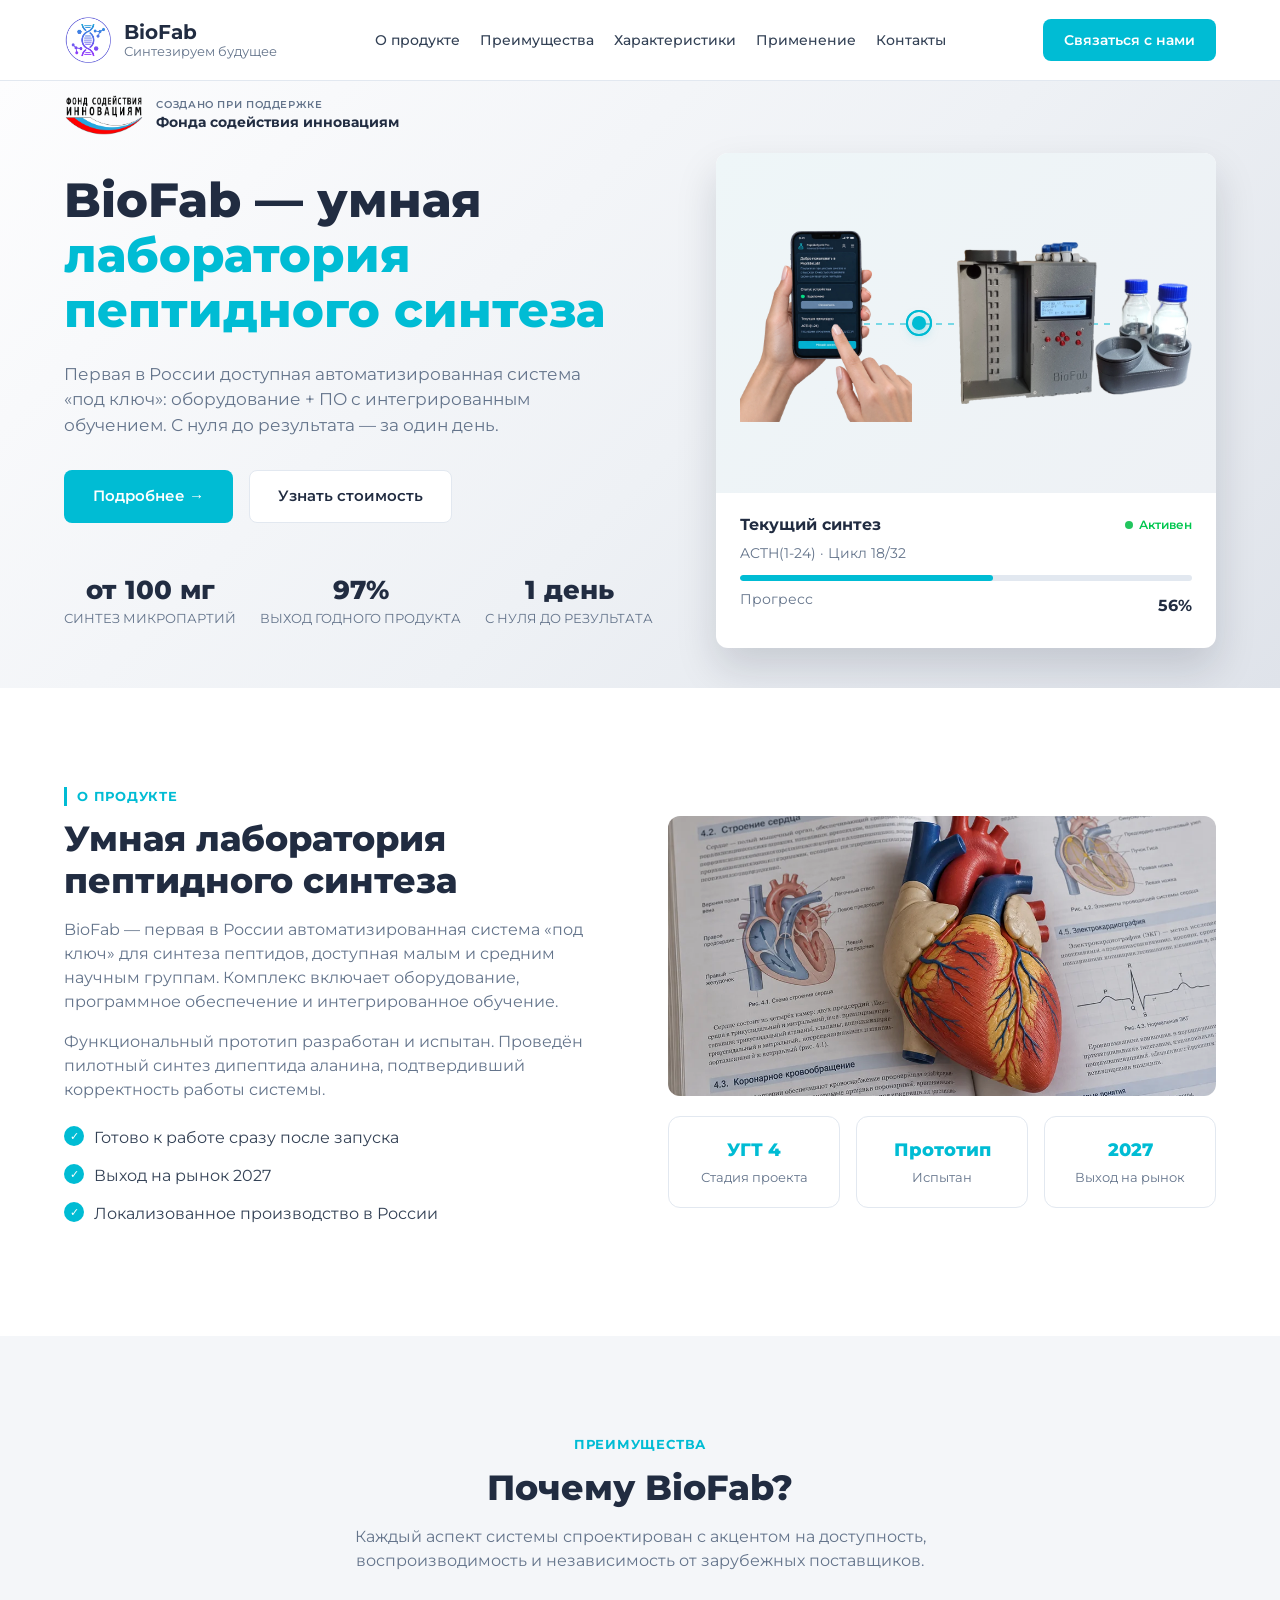
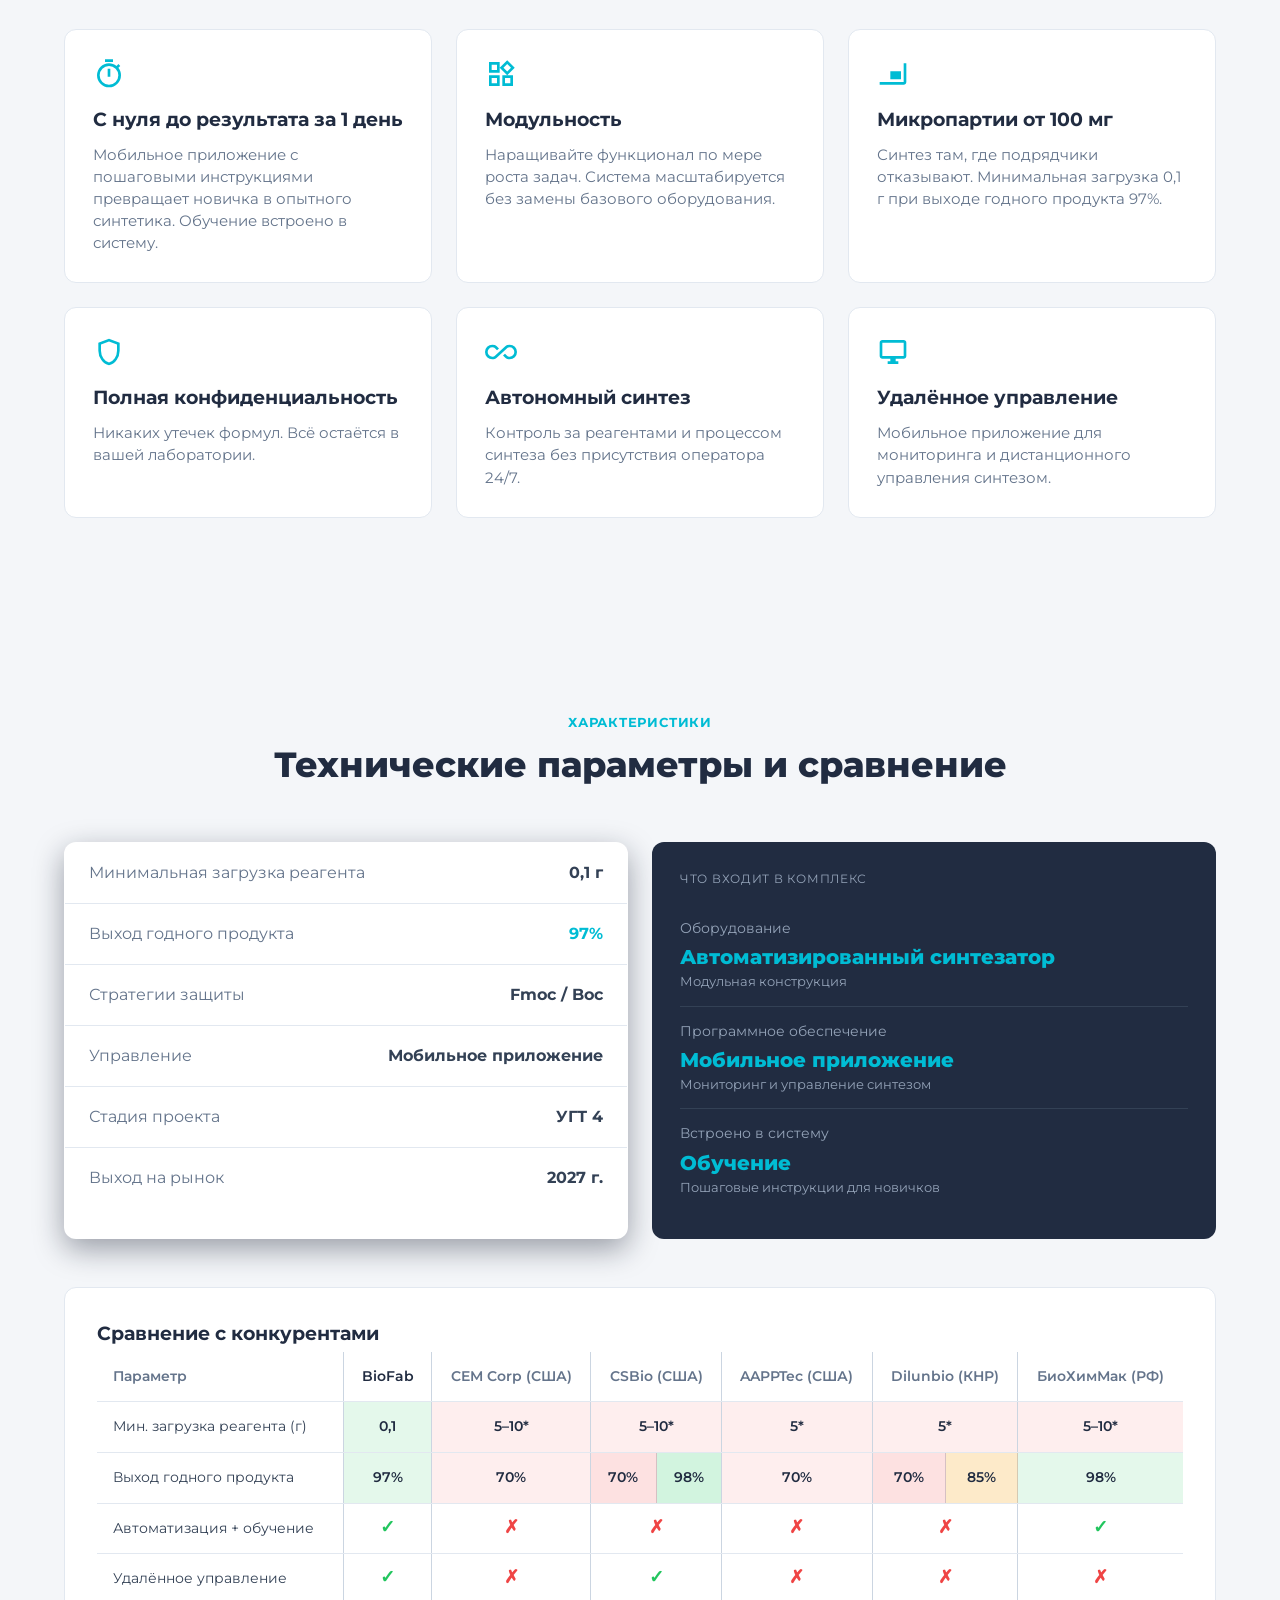
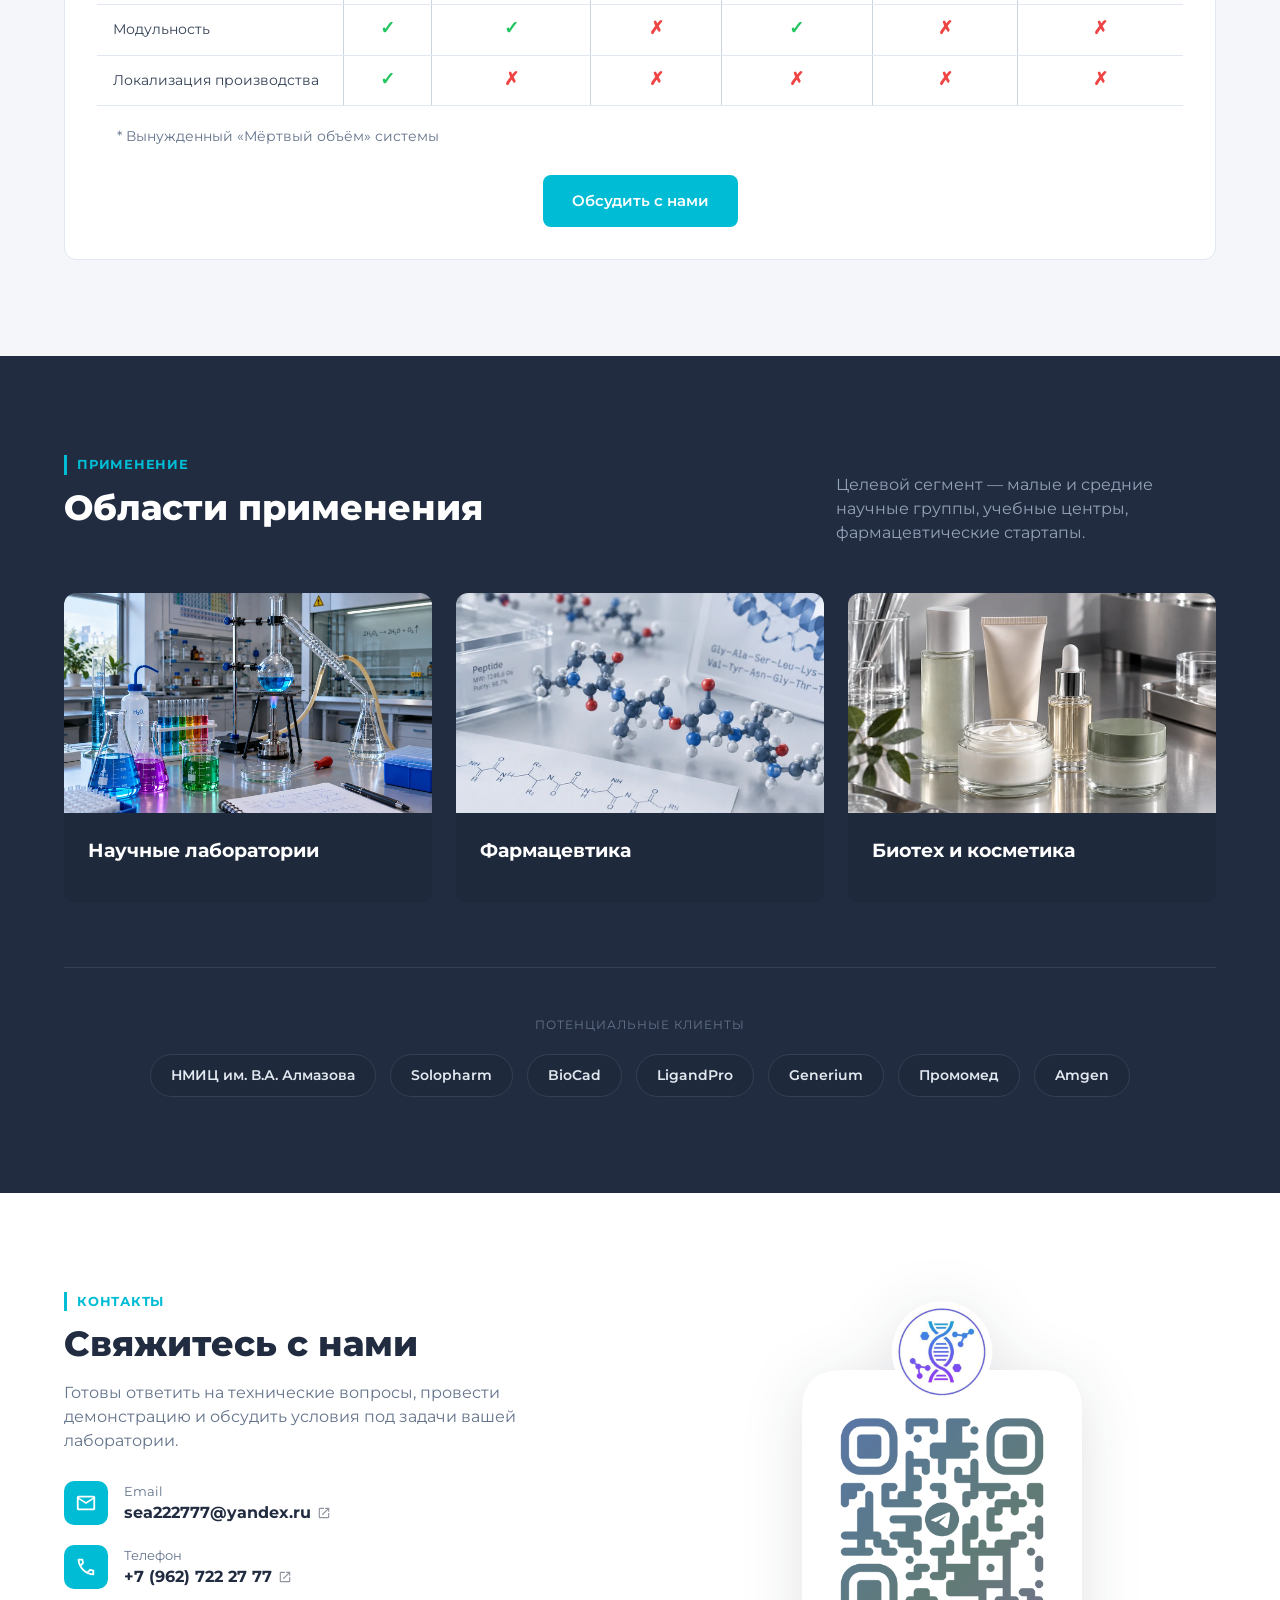
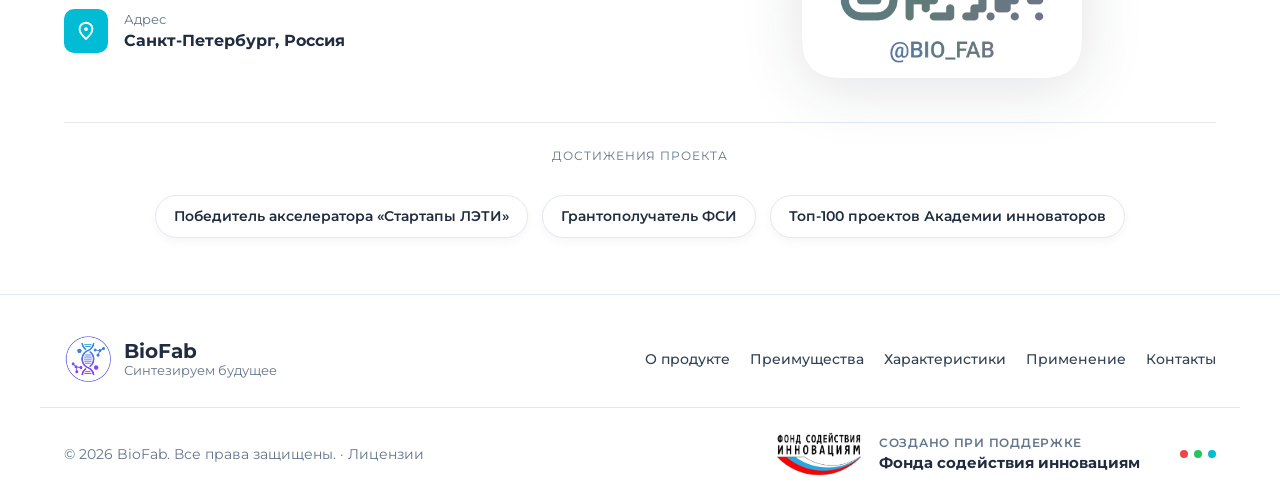
==== index.html @ 6bafa749 "Add files via upload" ====
<!DOCTYPE html>
<html lang="ru">
<head>
    <meta charset="utf-8" />
    <meta name="viewport" content="width=device-width, initial-scale=1.0" />
    <meta name="description" content="BioFab — автоматизированная система синтеза пептидов «под ключ»." />
    <title>&#x413;&#x43B;&#x430;&#x432;&#x43D;&#x430;&#x44F; - BioFab</title>
    <link rel="stylesheet" href="css/fonts.css" />

    <link rel="icon" type="image/png" sizes="32x32" href="icons/favicon-32x32.png" />
    <link rel="icon" type="image/png" sizes="16x16" href="icons/favicon-16x16.png" />
    <link rel="apple-touch-icon" sizes="180x180" href="icons/apple-touch-icon.png" />
    <link rel="manifest" href="icons/site.webmanifest" />
    <link rel="shortcut icon" href="icons/favicon.ico" />

    <link rel="stylesheet" href="css/site.css" />
</head>
<body>

    <!-- ===== ШАПКА (sticky, прилипает к верху при скролле) ===== -->
    <header b-9csx9a6czi class="site-header">
        <div b-9csx9a6czi class="container header__inner">
            <a class="logo" href="./">
                <img src="image/logo.png" alt="BioFab" class="logo__icon" />
                <span b-9csx9a6czi class="logo__text">
                    <span b-9csx9a6czi class="logo__title">BioFab</span>
                    <span b-9csx9a6czi class="logo__subtitle">Синтезируем будущее</span>
                </span>
            </a>

            <nav b-9csx9a6czi id="mainNav" class="main-nav">
                <a href="#about">О продукте</a>
                <a href="#advantages">Преимущества</a>
                <a href="#specs">Характеристики</a>
                <a href="#usage">Применение</a>
                <a href="#contacts">Контакты</a>
            </nav>

            <a href="#contacts" class="btn btn--primary btn--sm header__cta-desktop">Связаться с нами</a>

            <button b-9csx9a6czi id="burgerBtn" class="burger" type="button" aria-label="Открыть меню" aria-expanded="false" aria-controls="mainNav">
                <span b-9csx9a6czi class="burger__line"></span>
                <span b-9csx9a6czi class="burger__line"></span>
                <span b-9csx9a6czi class="burger__line"></span>
            </button>
        </div>
    </header>

    <!-- ===== ОСНОВНОЙ КОНТЕНТ СТРАНИЦЫ ===== -->
    <main b-9csx9a6czi>
        <!-- ===== HERO ===== -->
<section class="hero">
    <div class="container hero__inner">
        <div class="hero__content">
            <div class="hero__fsi">
                <div class="support">
                    <img src="image/fsi_logo.png" alt="Фонд содействия инновациям" class="support__logo" />
                    <div class="support__text">
                        <span class="support__label">Создано при поддержке</span>
                        <span class="support__name">Фонда содействия инновациям</span>
                    </div>
                </div>
            </div>

            <h1 class="hero__title">
                BioFab — умная <span class="text-accent">лаборатория<br />пептидного синтеза</span>
            </h1>

            <p class="hero__text">
                Первая в России доступная автоматизированная система «под ключ»:
                оборудование + ПО с интегрированным обучением. С нуля до результата — за один день.
            </p>

            <div class="hero__actions">
                <a href="#about" class="btn btn--primary">Подробнее →</a>
                <a href="#contacts" class="btn btn--outline">Узнать стоимость</a>
            </div>

            <div class="hero__stats">
                <div class="stat">
                    <div class="stat__value">от 100 мг</div>
                    <div class="stat__label">синтез микропартий</div>
                </div>
                <div class="stat">
                    <div class="stat__value">97%</div>
                    <div class="stat__label">выход годного продукта</div>
                </div>
                <div class="stat">
                    <div class="stat__value">1 день</div>
                    <div class="stat__label">с нуля до результата</div>
                </div>
            </div>
          
        </div>

         <div class="hero__card">
            <div class="hero__compo">
                <img src="image/hero-hands3.webp" alt="Управление синтезом через мобильное приложение" class="hero__compo-hand" />

                <div class="hero__compo-link">
                    <span class="hero__compo-ring"></span>
                    <span class="hero__compo-ring hero__compo-ring--delay"></span>
                    <span class="hero__compo-dot"></span>
                </div>

                <img src="image/hero-device.webp" alt="Синтезатор пептидов BioFab" class="hero__compo-device" />
            </div>
             <div class="hero__card-body">
                <div class="hero__card-row">
                    <span class="hero__card-title">Текущий синтез</span>
                    <span class="badge badge--active"><span class="dot-live"></span>Активен</span>
                </div>
                <div class="hero__card-sub">ACTH(1-24) · Цикл 18/32</div>
                <div class="progress">
                    <div class="progress__bar" style="width:56%"></div>
                </div>
                <div class="hero__card-row">
                    <span class="hero__card-sub">Прогресс</span>
                    <span class="hero__card-percent">56%</span>
                </div>
            </div> 
        </div> 
    </div>
</section>

<!-- ===== О ПРОДУКТЕ ===== -->
<section id="about" class="section">
    <div class="container about__inner">
        <div class="about__text">
            <p class="eyebrow">О ПРОДУКТЕ</p>
            <h2 class="section__title">Умная лаборатория пептидного синтеза</h2>

            <p class="about__paragraph">
                BioFab — первая в России автоматизированная система «под ключ» для синтеза пептидов,
                доступная малым и средним научным группам. Комплекс включает оборудование,
                программное обеспечение и интегрированное обучение.
            </p>
            <p class="about__paragraph">
                Функциональный прототип разработан и испытан. Проведён пилотный синтез
                дипептида аланина, подтвердивший корректность работы системы.
            </p>

            <ul class="check-list">
                <li>Готово к работе сразу после запуска</li>
                <li>Выход на рынок 2027</li>
                <li>Локализованное производство в России</li>
            </ul>
        </div>

        <div class="about__media">
            <img src="image/heart.webp" alt="Модель сердца на медицинских документах" class="about__img" loading="lazy" />
            <div class="about__cards">
                <div class="mini-card">
                    <div class="mini-card__value">УГТ 4</div>
                    <div class="mini-card__label">Стадия проекта</div>
                </div>
                <div class="mini-card">
                    <div class="mini-card__value">Прототип</div>
                    <div class="mini-card__label">Испытан</div>
                </div>
                <div class="mini-card">
                    <div class="mini-card__value">2027</div>
                    <div class="mini-card__label">Выход на рынок</div>
                </div>
            </div>
        </div>
    </div>
</section>

<!-- ===== ПРЕИМУЩЕСТВА ===== -->
<section id="advantages" class="section section--muted">
    <div class="container">
        <div class="section__head">
            <p class="eyebrow eyebrow--center">ПРЕИМУЩЕСТВА</p>
            <h2 class="section__title">Почему BioFab?</h2>
            <p class="section__subtitle">
                Каждый аспект системы спроектирован с акцентом на доступность,
                воспроизводимость и независимость от зарубежных поставщиков.
            </p>
        </div>

        <div class="cards-grid cards-grid--3">
            <div class="feature-card">
                <div class="feature-card__icon">
                    <svg xmlns="http://www.w3.org/2000/svg" viewBox="0 -960 960 960" width="28" height="28" fill="currentColor"><path d="M360-840v-80h240v80H360Zm80 440h80v-240h-80v240Zm-99.5 291.5Q275-137 226-186t-77.5-114.5Q120-366 120-440t28.5-139.5Q177-645 226-694t114.5-77.5Q406-800 480-800q62 0 119 20t107 58l56-56 56 56-56 56q38 50 58 107t20 119q0 74-28.5 139.5T734-186q-49 49-114.5 77.5T480-80q-74 0-139.5-28.5ZM678-242q82-82 82-198t-82-198q-82-82-198-82t-198 82q-82 82-82 198t82 198q82 82 198 82t198-82ZM480-440Z" /></svg>
                </div>
                <h3 class="feature-card__title">С нуля до результата за 1 день</h3>
                <p class="feature-card__text">
                    Мобильное приложение с пошаговыми инструкциями превращает новичка в опытного
                    синтетика. Обучение встроено в систему.
                </p>
            </div>

            <div class="feature-card">
                <div class="feature-card__icon">
                    <svg xmlns="http://www.w3.org/2000/svg" viewBox="0 -960 960 960" width="28" height="28" fill="currentColor"><path d="M666-440 440-666l226-226 226 226-226 226Zm-546-80v-320h320v320H120Zm400 400v-320h320v320H520Zm-400 0v-320h320v320H120Zm80-480h160v-160H200v160Zm467 48 113-113-113-113-113 113 113 113Zm-67 352h160v-160H600v160Zm-400 0h160v-160H200v160Zm160-400Zm194-65ZM360-360Zm240 0Z" /></svg>
                </div>
                <h3 class="feature-card__title">Модульность</h3>
                <p class="feature-card__text">
                    Наращивайте функционал по мере роста задач. Система масштабируется без замены
                    базового оборудования.
                </p>
            </div>

            <div class="feature-card">
                <div class="feature-card__icon">
                    <svg xmlns="http://www.w3.org/2000/svg" viewBox="0 -960 960 960" width="28" height="28" fill="currentColor"><path d="M80-160v-80h720v-560h80v560q0 33-23.5 56.5T800-160H80Zm320-160v-240h320v240H400Z" /></svg>
                </div>
                <h3 class="feature-card__title">Микропартии от 100 мг</h3>
                <p class="feature-card__text">
                    Синтез там, где подрядчики отказывают. Минимальная загрузка 0,1 г при выходе
                    годного продукта 97%.
                </p>
            </div>

            <div class="feature-card">
                <div class="feature-card__icon">
                    <svg xmlns="http://www.w3.org/2000/svg" viewBox="0 -960 960 960" width="28" height="28" fill="currentColor"><path d="M480-80q-139-35-229.5-159.5T160-516v-244l320-120 320 120v244q0 152-90.5 276.5T480-80Zm0-84q104-33 172-132t68-220v-189l-240-90-240 90v189q0 121 68 220t172 132Zm0-316Z" /></svg>
                </div>
                <h3 class="feature-card__title">Полная конфиденциальность</h3>
                <p class="feature-card__text">
                    Никаких утечек формул. Всё остаётся в вашей лаборатории.
                </p>
            </div>

            <div class="feature-card">
                <div class="feature-card__icon">
                    <svg xmlns="http://www.w3.org/2000/svg" viewBox="0 -960 960 960" width="28" height="28" fill="currentColor"><path d="M220-260q-92 0-156-64T0-480q0-92 64-156t156-64q37 0 71 13t61 37l68 62-60 54-62-56q-16-14-36-22t-42-8q-58 0-99 41t-41 99q0 58 41 99t99 41q22 0 42-8t36-22l310-280q27-24 61-37t71-13q92 0 156 64t64 156q0 92-64 156t-156 64q-37 0-71-13t-61-37l-68-62 60-54 62 56q16 14 36 22t42 8q58 0 99-41t41-99q0-58-41-99t-99-41q-22 0-42 8t-36 22L352-310q-27 24-61 37t-71 13Z" /></svg>
                </div>
                <h3 class="feature-card__title">Автономный синтез</h3>
                <p class="feature-card__text">
                    Контроль за реагентами и процессом синтеза без присутствия оператора 24/7.
                </p>
            </div>

            <div class="feature-card">
                <div class="feature-card__icon">
                    <svg xmlns="http://www.w3.org/2000/svg" viewBox="0 -960 960 960" width="28" height="28" fill="currentColor"><path d="M320-120v-80h80v-80H160q-33 0-56.5-23.5T80-360v-400q0-33 23.5-56.5T160-840h640q33 0 56.5 23.5T880-760v400q0 33-23.5 56.5T800-280H560v80h80v80H320ZM160-360h640v-400H160v400Zm0 0v-400 400Z" /></svg>
                </div>
                <h3 class="feature-card__title">Удалённое управление</h3>
                <p class="feature-card__text">
                    Мобильное приложение для мониторинга и дистанционного управления синтезом.
                </p>
            </div>
        </div>
    </div>
</section>


<!-- ===== ХАРАКТЕРИСТИКИ ===== -->
<section id="specs" class="section section--muted">
    <div class="container">
        <div class="section__head">
            <p class="eyebrow eyebrow--center">ХАРАКТЕРИСТИКИ</p>
            <h2 class="section__title">Технические параметры и сравнение</h2>
        </div>

        <div class="specs__inner">
            <div class="specs-table">
                <div class="specs-table__row">
                    <span>Минимальная загрузка реагента</span>
                    <strong>0,1 г</strong>
                </div>
                <div class="specs-table__row">
                    <span>Выход годного продукта</span>
                    <strong class="text-accent">97%</strong>
                </div>
                <div class="specs-table__row">
                    <span>Стратегии защиты</span>
                    <strong>Fmoc / Boc</strong>
                </div>
                <div class="specs-table__row">
                    <span>Управление</span>
                    <strong class="spec-long">Мобильное приложение</strong>
                </div>
                <div class="specs-table__row">
                    <span>Стадия проекта</span>
                    <strong>УГТ 4</strong>
                </div>
                <div class="specs-table__row">
                    <span>Выход на рынок</span>
                    <strong>2027 г.</strong>
                </div>
            </div>
            <div class="market-card">
                <p class="market-card__label">ЧТО ВХОДИТ В КОМПЛЕКС</p>

                <div class="market-card__row">
                    <p class="market-card__name">Оборудование</p>
                    <p class="market-card__value">Автоматизированный синтезатор</p>
                    <p class="market-card__sub">Модульная конструкция</p>
                </div>

                <div class="market-card__row">
                    <p class="market-card__name">Программное обеспечение</p>
                    <p class="market-card__value">Мобильное приложение</p>
                    <p class="market-card__sub">Мониторинг и управление синтезом</p>
                </div>

                <div class="market-card__row market-card__row--last">
                    <p class="market-card__name">Встроено в систему</p>
                    <p class="market-card__value">Обучение</p>
                    <p class="market-card__sub">Пошаговые инструкции для новичков</p>
                </div>
            </div>
        </div>

        <div class="compare-card">
            <h3 class="compare-card__title">Сравнение с конкурентами</h3>

            <div class="table-wrapper">
                <table class="compare-table">
                    <thead>
                        <tr>
                            <th>Параметр</th>
                            <th class="compare-table__biofab">BioFab</th>
                            <th>CEM Corp (США)</th>
                            <th>CSBio (США)</th>
                            <th>AAPPTec (США)</th>
                            <th>Dilunbio (КНР)</th>
                            <th>БиоХимМак (РФ)</th>
                        </tr>
                    </thead>
                    <tbody>
                        <tr>
                            <td>Мин. загрузка реагента (г)</td>
                            <td class="cell--good">0,1</td>
                            <td class="cell--bad">5–10*</td>
                            <td class="cell--bad">5–10*</td>
                            <td class="cell--bad">5*</td>
                            <td class="cell--bad">5*</td>
                            <td class="cell--bad">5–10*</td>
                        </tr>
                        <tr>
                            <td>Выход годного продукта</td>
                            <td class="cell--good">97%</td>
                            <td class="cell--bad">70%</td>
                            <td class="cell-split">
                                <div class="cell-split__inner">
                                    <span class="cell--bad">70%</span>
                                    <span class="cell--good">98%</span>
                                </div>
                            </td>
                            <td class="cell--bad">70%</td>
                            <td class="cell-split">
                                <div class="cell-split__inner">
                                    <span class="cell--bad">70%</span>
                                    <span class="cell--mid">85%</span>
                                </div>
                            </td>
                            <td class="cell--good">98%</td>
                        </tr>
                        <tr>
                            <td>Автоматизация + обучение</td>
                            <td class="compare-table__biofab"><span class="mark mark--yes">✓</span></td>
                            <td><span class="mark mark--no">✗</span></td>
                            <td><span class="mark mark--no">✗</span></td>
                            <td><span class="mark mark--no">✗</span></td>
                            <td><span class="mark mark--no">✗</span></td>
                            <td><span class="mark mark--yes">✓</span></td>
                        </tr>
                        <tr>
                            <td>Удалённое управление</td>
                            <td class="compare-table__biofab"><span class="mark mark--yes">✓</span></td>
                            <td><span class="mark mark--no">✗</span></td>
                            <td><span class="mark mark--yes">✓</span></td>
                            <td><span class="mark mark--no">✗</span></td>
                            <td><span class="mark mark--no">✗</span></td>
                            <td><span class="mark mark--no">✗</span></td>
                        </tr>
                        <tr>
                            <td>Модульность</td>
                            <td class="compare-table__biofab"><span class="mark mark--yes">✓</span></td>
                            <td><span class="mark mark--yes">✓</span></td>
                            <td><span class="mark mark--no">✗</span></td>
                            <td><span class="mark mark--yes">✓</span></td>
                            <td><span class="mark mark--no">✗</span></td>
                            <td><span class="mark mark--no">✗</span></td>
                        </tr>
                        <tr>
                            <td>Локализация производства</td>
                            <td class="compare-table__biofab"><span class="mark mark--yes">✓</span></td>
                            <td><span class="mark mark--no">✗</span></td>
                            <td><span class="mark mark--no">✗</span></td>
                            <td><span class="mark mark--no">✗</span></td>
                            <td><span class="mark mark--no">✗</span></td>
                            <td><span class="mark mark--no">✗</span></td>
                        </tr>
                    </tbody>
                </table>
            </div>
            <p class="compare-card__note compare-card__note--bottom">* Вынужденный «Мёртвый объём» системы</p>

            <div class="compare-card__actions">
                <a href="#contacts" class="btn btn--primary">Обсудить с нами</a>
            </div>
        </div>
    </div>
</section>

<!-- ===== ПРИМЕНЕНИЕ ===== -->
<section id="usage" class="section section--dark">
    <div class="container">
        <div class="usage__head">
            <div>
                <p class="eyebrow">ПРИМЕНЕНИЕ</p>
                <h2 class="section__title section__title--light">Области применения</h2>
            </div>
            <p class="usage__intro">
                Целевой сегмент — малые и средние научные группы, учебные центры, фармацевтические
                стартапы.
            </p>
        </div>

        <div class="cards-grid cards-grid--3">
            <div class="usage-card">
                <img src="image/lab2.webp" alt="Научные лаборатории" class="usage-card__img" loading="lazy" />
                <div class="usage-card__body">
                    <h3 class="usage-card__title">Научные лаборатории</h3>
                </div>
            </div>

            <div class="usage-card">
                <img src="image/farma.webp" alt="Фармацевтика" class="usage-card__img" loading="lazy" />
                <div class="usage-card__body">
                    <h3 class="usage-card__title">Фармацевтика</h3>
                </div>
            </div>

            <div class="usage-card">
                <img src="image/cosmetic.webp" alt="Биотех и косметика" class="usage-card__img" loading="lazy" />
                <div class="usage-card__body">
                    <h3 class="usage-card__title">Биотех и косметика</h3>
                </div>
            </div>
        </div>

        <div class="clients">
            <p class="clients__label">ПОТЕНЦИАЛЬНЫЕ КЛИЕНТЫ</p>
            <div class="clients__list">
                <span class="client-pill">НМИЦ им. В.А. Алмазова</span>
                <span class="client-pill">Solopharm</span>
                <span class="client-pill">BioCad</span>
                <span class="client-pill">LigandPro</span>
                <span class="client-pill">Generium</span>
                <span class="client-pill">Промомед</span>
                <span class="client-pill">Amgen</span>
            </div>
        </div>
    </div>
</section>

<!-- ===== КОНТАКТЫ ===== -->
<section id="contacts" class="section">
    <div class="container contacts__inner">
        <div class="contacts__text">
            <p class="eyebrow">КОНТАКТЫ</p>
            <h2 class="section__title">Свяжитесь с нами</h2>
            <p class="contacts__intro">
                Готовы ответить на технические вопросы, провести демонстрацию и обсудить условия под задачи вашей лаборатории.
            </p>

            <div class="contact-item">
                <span class="contact-item__icon">
                    <svg xmlns="http://www.w3.org/2000/svg" viewBox="0 -960 960 960" width="22" height="22" fill="currentColor"><path d="M160-160q-33 0-56.5-23.5T80-240v-480q0-33 23.5-56.5T160-800h640q33 0 56.5 23.5T880-720v480q0 33-23.5 56.5T800-160H160Zm320-280L160-640v400h640v-400L480-440Zm0-80 320-200H160l320 200ZM160-640v-80 480-400Z" /></svg>
                </span>
                <div>
                    <div class="contact-item__label">Email</div>
                    <a href="mailto:sea222777@yandex.ru" class="contact-item__value">sea222777@yandex.ru</a>
                </div>
            </div>

            <div class="contact-item">
                <span class="contact-item__icon">
                    <svg xmlns="http://www.w3.org/2000/svg" viewBox="0 -960 960 960" width="22" height="22" fill="currentColor"><path d="M798-120q-125 0-247-54.5T329-329Q229-429 174.5-551T120-798q0-18 12-30t30-12h162q14 0 25 9.5t13 22.5l26 140q2 16-1 27t-11 19l-97 98q20 37 47.5 71.5T387-386q31 31 65 57.5t72 48.5l94-94q9-9 23.5-13.5T670-390l138 28q14 4 23 14.5t9 23.5v162q0 18-12 30t-30 12ZM241-600l66-66-17-94h-89q5 41 14 81t26 79Zm358 358q39 17 79.5 27t81.5 13v-88l-94-19-67 67ZM241-600Zm358 358Z" /></svg>
                </span>
                <div>
                    <div class="contact-item__label">Телефон</div>
                    <a href="tel:+79627222777" class="contact-item__value">+7 (962) 722 27 77</a>
                </div>
            </div>

            <div class="contact-item">
                <span class="contact-item__icon">
                    <svg xmlns="http://www.w3.org/2000/svg" viewBox="0 -960 960 960" width="22" height="22" fill="currentColor"><path d="M536.5-503.5Q560-527 560-560t-23.5-56.5Q513-640 480-640t-56.5 23.5Q400-593 400-560t23.5 56.5Q447-480 480-480t56.5-23.5ZM480-186q122-112 181-203.5T720-552q0-109-69.5-178.5T480-800q-101 0-170.5 69.5T240-552q0 71 59 162.5T480-186Zm0 106Q319-217 239.5-334.5T160-552q0-150 96.5-239T480-880q127 0 223.5 89T800-552q0 100-79.5 217.5T480-80Zm0-480Z" /></svg>
                </span>
                <div>
                    <div class="contact-item__label">Адрес</div>
                    <div class="contact-item__value">Санкт-Петербург, Россия</div>
                </div>
            </div>
        </div>
        <a href="https://t.me/Bio_Fab" target="_blank" rel="noopener" class="telegram-card">
            <span class="telegram-card__wrap">
                <img src="image/telegram-qr.png" alt="QR-код Telegram-канала BioFab — @BIO_FAB" class="telegram-card__img" loading="lazy" />
            </span>
        </a>
    </div>
    <div class="container">
        <div class="badges">
            <p class="badges__label">ДОСТИЖЕНИЯ ПРОЕКТА</p>
            <div class="badges__list">
                <div class="badges__item">
                    <span class="badges__text">Победитель акселератора «Стартапы ЛЭТИ»</span>
                </div>

                <div class="badges__item">
                    <span class="badges__text">Грантополучатель ФСИ</span>
                </div>

                <div class="badges__item">
                    <span class="badges__text">Топ-100 проектов Академии инноваторов</span>
                </div>
            </div>
        </div>
    </div>
</section>

    </main>

    <!-- ===== ФУТЕР ===== -->
    <footer b-9csx9a6czi class="site-footer">
        <div b-9csx9a6czi class="container footer__inner">
            <a class="logo" href="./">
                <img src="image/logo.png" alt="BioFab" class="logo__icon" />
                <span b-9csx9a6czi class="logo__text">
                    <span b-9csx9a6czi class="logo__title">BioFab</span>
                    <span b-9csx9a6czi class="logo__subtitle">Синтезируем будущее</span>
                </span>
            </a>

            <nav b-9csx9a6czi class="main-nav main-nav--footer">
                <a href="#about">О продукте</a>
                <a href="#advantages">Преимущества</a>
                <a href="#specs">Характеристики</a>
                <a href="#usage">Применение</a>
                <a href="#contacts">Контакты</a>
            </nav>
        </div>

        <div b-9csx9a6czi class="container footer__bottom">
            <span b-9csx9a6czi class="footer__copy">
                © 2026 BioFab. Все права защищены. ·
                <a class="footer__legal-link" href="licenses/">Лицензии</a>
            </span>

            <div b-9csx9a6czi class="support">
                <img src="image/fsi_logo.png" alt="Фонд содействия инновациям" class="support__logo" />
                <div b-9csx9a6czi class="support__text">
                    <span b-9csx9a6czi class="support__label">Создано при поддержке</span>
                    <span b-9csx9a6czi class="support__name">Фонда содействия инновациям</span>
                </div>
            </div>

            <span b-9csx9a6czi class="footer__dots">
                <span b-9csx9a6czi class="dot dot--red"></span>
                <span b-9csx9a6czi class="dot dot--green"></span>
                <span b-9csx9a6czi class="dot dot--teal"></span>
            </span>
        </div>
    </footer>

    <script src="js/site.js"></script>
</body>
</html>
---- css/fonts.css ----
/* Montserrat (SIL Open Font License), локальные файлы */
@font-face {
  font-family: 'Montserrat';
  font-style: normal;
  font-display: swap;
  font-weight: 400;
  src: url(../fonts/montserrat-cyrillic-ext-400-normal.woff2) format('woff2');
  unicode-range: U+0460-052F,U+1C80-1C8A,U+20B4,U+2DE0-2DFF,U+A640-A69F,U+FE2E-FE2F;
}
@font-face {
  font-family: 'Montserrat';
  font-style: normal;
  font-display: swap;
  font-weight: 400;
  src: url(../fonts/montserrat-cyrillic-400-normal.woff2) format('woff2');
  unicode-range: U+0301,U+0400-045F,U+0490-0491,U+04B0-04B1,U+2116;
}
@font-face {
  font-family: 'Montserrat';
  font-style: normal;
  font-display: swap;
  font-weight: 400;
  src: url(../fonts/montserrat-latin-ext-400-normal.woff2) format('woff2');
  unicode-range: U+0100-02BA,U+02BD-02C5,U+02C7-02CC,U+02CE-02D7,U+02DD-02FF,U+0304,U+0308,U+0329,U+1D00-1DBF,U+1E00-1E9F,U+1EF2-1EFF,U+2020,U+20A0-20AB,U+20AD-20C0,U+2113,U+2C60-2C7F,U+A720-A7FF;
}
@font-face {
  font-family: 'Montserrat';
  font-style: normal;
  font-display: swap;
  font-weight: 400;
  src: url(../fonts/montserrat-latin-400-normal.woff2) format('woff2');
  unicode-range: U+0000-00FF,U+0131,U+0152-0153,U+02BB-02BC,U+02C6,U+02DA,U+02DC,U+0304,U+0308,U+0329,U+2000-206F,U+20AC,U+2122,U+2191,U+2193,U+2212,U+2215,U+FEFF,U+FFFD;
}
@font-face {
  font-family: 'Montserrat';
  font-style: normal;
  font-display: swap;
  font-weight: 500;
  src: url(../fonts/montserrat-cyrillic-ext-500-normal.woff2) format('woff2');
  unicode-range: U+0460-052F,U+1C80-1C8A,U+20B4,U+2DE0-2DFF,U+A640-A69F,U+FE2E-FE2F;
}
@font-face {
  font-family: 'Montserrat';
  font-style: normal;
  font-display: swap;
  font-weight: 500;
  src: url(../fonts/montserrat-cyrillic-500-normal.woff2) format('woff2');
  unicode-range: U+0301,U+0400-045F,U+0490-0491,U+04B0-04B1,U+2116;
}
@font-face {
  font-family: 'Montserrat';
  font-style: normal;
  font-display: swap;
  font-weight: 500;
  src: url(../fonts/montserrat-latin-ext-500-normal.woff2) format('woff2');
  unicode-range: U+0100-02BA,U+02BD-02C5,U+02C7-02CC,U+02CE-02D7,U+02DD-02FF,U+0304,U+0308,U+0329,U+1D00-1DBF,U+1E00-1E9F,U+1EF2-1EFF,U+2020,U+20A0-20AB,U+20AD-20C0,U+2113,U+2C60-2C7F,U+A720-A7FF;
}
@font-face {
  font-family: 'Montserrat';
  font-style: normal;
  font-display: swap;
  font-weight: 500;
  src: url(../fonts/montserrat-latin-500-normal.woff2) format('woff2');
  unicode-range: U+0000-00FF,U+0131,U+0152-0153,U+02BB-02BC,U+02C6,U+02DA,U+02DC,U+0304,U+0308,U+0329,U+2000-206F,U+20AC,U+2122,U+2191,U+2193,U+2212,U+2215,U+FEFF,U+FFFD;
}
@font-face {
  font-family: 'Montserrat';
  font-style: normal;
  font-display: swap;
  font-weight: 600;
  src: url(../fonts/montserrat-cyrillic-ext-600-normal.woff2) format('woff2');
  unicode-range: U+0460-052F,U+1C80-1C8A,U+20B4,U+2DE0-2DFF,U+A640-A69F,U+FE2E-FE2F;
}
@font-face {
  font-family: 'Montserrat';
  font-style: normal;
  font-display: swap;
  font-weight: 600;
  src: url(../fonts/montserrat-cyrillic-600-normal.woff2) format('woff2');
  unicode-range: U+0301,U+0400-045F,U+0490-0491,U+04B0-04B1,U+2116;
}
@font-face {
  font-family: 'Montserrat';
  font-style: normal;
  font-display: swap;
  font-weight: 600;
  src: url(../fonts/montserrat-latin-ext-600-normal.woff2) format('woff2');
  unicode-range: U+0100-02BA,U+02BD-02C5,U+02C7-02CC,U+02CE-02D7,U+02DD-02FF,U+0304,U+0308,U+0329,U+1D00-1DBF,U+1E00-1E9F,U+1EF2-1EFF,U+2020,U+20A0-20AB,U+20AD-20C0,U+2113,U+2C60-2C7F,U+A720-A7FF;
}
@font-face {
  font-family: 'Montserrat';
  font-style: normal;
  font-display: swap;
  font-weight: 600;
  src: url(../fonts/montserrat-latin-600-normal.woff2) format('woff2');
  unicode-range: U+0000-00FF,U+0131,U+0152-0153,U+02BB-02BC,U+02C6,U+02DA,U+02DC,U+0304,U+0308,U+0329,U+2000-206F,U+20AC,U+2122,U+2191,U+2193,U+2212,U+2215,U+FEFF,U+FFFD;
}
@font-face {
  font-family: 'Montserrat';
  font-style: normal;
  font-display: swap;
  font-weight: 700;
  src: url(../fonts/montserrat-cyrillic-ext-700-normal.woff2) format('woff2');
  unicode-range: U+0460-052F,U+1C80-1C8A,U+20B4,U+2DE0-2DFF,U+A640-A69F,U+FE2E-FE2F;
}
@font-face {
  font-family: 'Montserrat';
  font-style: normal;
  font-display: swap;
  font-weight: 700;
  src: url(../fonts/montserrat-cyrillic-700-normal.woff2) format('woff2');
  unicode-range: U+0301,U+0400-045F,U+0490-0491,U+04B0-04B1,U+2116;
}
@font-face {
  font-family: 'Montserrat';
  font-style: normal;
  font-display: swap;
  font-weight: 700;
  src: url(../fonts/montserrat-latin-ext-700-normal.woff2) format('woff2');
  unicode-range: U+0100-02BA,U+02BD-02C5,U+02C7-02CC,U+02CE-02D7,U+02DD-02FF,U+0304,U+0308,U+0329,U+1D00-1DBF,U+1E00-1E9F,U+1EF2-1EFF,U+2020,U+20A0-20AB,U+20AD-20C0,U+2113,U+2C60-2C7F,U+A720-A7FF;
}
@font-face {
  font-family: 'Montserrat';
  font-style: normal;
  font-display: swap;
  font-weight: 700;
  src: url(../fonts/montserrat-latin-700-normal.woff2) format('woff2');
  unicode-range: U+0000-00FF,U+0131,U+0152-0153,U+02BB-02BC,U+02C6,U+02DA,U+02DC,U+0304,U+0308,U+0329,U+2000-206F,U+20AC,U+2122,U+2191,U+2193,U+2212,U+2215,U+FEFF,U+FFFD;
}
@font-face {
  font-family: 'Montserrat';
  font-style: normal;
  font-display: swap;
  font-weight: 800;
  src: url(../fonts/montserrat-cyrillic-ext-800-normal.woff2) format('woff2');
  unicode-range: U+0460-052F,U+1C80-1C8A,U+20B4,U+2DE0-2DFF,U+A640-A69F,U+FE2E-FE2F;
}
@font-face {
  font-family: 'Montserrat';
  font-style: normal;
  font-display: swap;
  font-weight: 800;
  src: url(../fonts/montserrat-cyrillic-800-normal.woff2) format('woff2');
  unicode-range: U+0301,U+0400-045F,U+0490-0491,U+04B0-04B1,U+2116;
}
@font-face {
  font-family: 'Montserrat';
  font-style: normal;
  font-display: swap;
  font-weight: 800;
  src: url(../fonts/montserrat-latin-ext-800-normal.woff2) format('woff2');
  unicode-range: U+0100-02BA,U+02BD-02C5,U+02C7-02CC,U+02CE-02D7,U+02DD-02FF,U+0304,U+0308,U+0329,U+1D00-1DBF,U+1E00-1E9F,U+1EF2-1EFF,U+2020,U+20A0-20AB,U+20AD-20C0,U+2113,U+2C60-2C7F,U+A720-A7FF;
}
@font-face {
  font-family: 'Montserrat';
  font-style: normal;
  font-display: swap;
  font-weight: 800;
  src: url(../fonts/montserrat-latin-800-normal.woff2) format('woff2');
  unicode-range: U+0000-00FF,U+0131,U+0152-0153,U+02BB-02BC,U+02C6,U+02DA,U+02DC,U+0304,U+0308,U+0329,U+2000-206F,U+20AC,U+2122,U+2191,U+2193,U+2212,U+2215,U+FEFF,U+FFFD;
}
---- css/site.css ----
﻿/*html {
  font-size: 14px;
}

@media (min-width: 768px) {
  html {
    font-size: 16px;
  }
}

.btn:focus, .btn:active:focus, .btn-link.nav-link:focus, .form-control:focus, .form-check-input:focus {
  box-shadow: 0 0 0 0.1rem white, 0 0 0 0.25rem #258cfb;
}

html {
  position: relative;
  min-height: 100%;
}

body {
  margin-bottom: 60px;
}*/
/* ============ RESET / BASE ============ */
* {
    box-sizing: border-box;
    margin: 0;
    padding: 0;
}

:root {
    --color-primary: #00BCD4;
    --color-primary-dark: #006774;
    --color-dark: #212C41;
    --color-text: #334155;
    --color-muted: #64748b;
    --color-bg-muted: #f4f6f9;
    --color-border: #e2e8f0;
    --radius: 12px;
    --container-width: 1200px;
}

html {
    scroll-behavior: smooth;
}

body {
    font-family: "Montserrat", Segoe UI, Roboto, Arial, sans-serif;
    color: var(--color-text);
    line-height: 1.5;
    background: #fff;
}

img {
    max-width: 100%;
    display: block;
}

a {
    text-decoration: none;
    color: inherit;
}

ul {
    list-style: none;
}

.container {
    max-width: var(--container-width);
    margin: 0 auto;
    padding: 0 24px;
}

.section {
    padding: 96px 0;
}

.section--top-sm {
    padding-top: 24px;
    padding-bottom: 64px;
}

.section__head--tight {
    margin-bottom: 24px;
}

.page-back {
    display: inline-flex;
    align-items: center;
    gap: 6px;
    margin-bottom: 20px;
    color: var(--color-muted);
    font-weight: 600;
    font-size: 0.88rem;
}

    .page-back:hover {
        color: var(--color-primary);
    }

.license-card {
    background: #fff;
    border: 1px solid var(--color-border);
    border-radius: var(--radius);
    padding: 28px 32px;
    max-width: 640px;
}

    .license-card h3 {
        font-weight: 700;
        color: var(--color-dark);
        margin-bottom: 12px;
    }

    .license-card p {
        color: var(--color-muted);
        margin-bottom: 10px;
    }

        .license-card p:last-child {
            margin-bottom: 0;
        }

.section--muted {
    background: var(--color-bg-muted);
}

.section--dark {
    background: var(--color-dark);
    color: #cbd5e1;
}

.section__title {
    font-size: 2.2rem;
    font-weight: 800;
    color: var(--color-dark);
    margin-bottom: 16px;
    line-height: 1.2;
}

.section__title--light {
    color: #fff;
}

.section__subtitle {
    color: var(--color-muted);
    max-width: 640px;
}

.section__head {
    text-align: center;
    margin-bottom: 56px;
}

    .section__head .section__subtitle {
        margin: 0 auto;
    }

.eyebrow {
    color: var(--color-primary);
    font-weight: 700;
    font-size: 0.8rem;
    letter-spacing: 0.06em;
    text-transform: uppercase;
    border-left: 3px solid var(--color-primary);
    padding-left: 10px;
    margin-bottom: 12px;
    display: inline-block;
}

.eyebrow--center {
    border-left: none;
    padding-left: 0;
}

.text-accent {
    color: var(--color-primary);
}

/* ============ BUTTONS ============ */
.btn {
    display: inline-flex;
    align-items: center;
    justify-content: center;
    gap: 6px;
    padding: 14px 28px;
    border-radius: 8px;
    font-weight: 600;
    font-size: 0.95rem;
    border: 1px solid transparent;
    cursor: pointer;
    transition: 0.2s ease;
}

.btn--primary {
    background: var(--color-primary);
    color: #fff;
}

    .btn--primary:hover {
        background: var(--color-primary-dark);
    }

.btn--outline {
    background: #fff;
    color: var(--color-dark);
    border-color: var(--color-border);
}

    .btn--outline:hover {
        border-color: var(--color-primary);
        color: var(--color-primary);
    }

.btn--sm {
    padding: 10px 20px;
    font-size: 0.85rem;
}

.btn--block {
    width: 100%;
}

/* ============ HEADER (sticky) ============ */
.site-header {
    position: sticky;
    top: 0;
    z-index: 100;
    background: rgba(255, 255, 255, 0.92);
    backdrop-filter: blur(8px);
    border-bottom: 1px solid var(--color-border);
}

.header__inner {
    display: flex;
    align-items: center;
    justify-content: space-between;
    gap: 24px;
    padding-top: 16px;
    padding-bottom: 16px;
}

.logo {
    display: flex;
    align-items: center;
    gap: 12px;
}

.logo__icon {
    width: 48px;
    height: 48px;
    object-fit: contain;
    flex-shrink: 0;
}

.logo__text {
    display: flex;
    flex-direction: column;
    line-height: 1.2;
}

.logo__title {
    font-weight: 800;
    color: var(--color-dark);
    font-size: 1.25rem;
}

.logo__subtitle {
    font-size: 0.82rem;
    color: var(--color-muted);
}

.main-nav {
    display: flex;
    align-items: center;
    gap: 28px;
    flex-wrap: wrap;
}

    .main-nav a {
        font-size: 0.92rem;
        color: var(--color-text);
        font-weight: 500;
    }

        .main-nav a:hover {
            color: var(--color-primary);
        }

.main-nav__cta {
    display: none;
}

.header__cta-desktop {
    display: inline-flex;
}

/* ===== БУРГЕР (виден только на мобиле) ===== */
.burger {
    display: none;
    flex-direction: column;
    justify-content: center;
    gap: 5px;
    width: 40px;
    height: 40px;
    background: transparent;
    border: 1px solid var(--color-border);
    border-radius: 8px;
    cursor: pointer;
    flex-shrink: 0;
}

.burger__line {
    width: 20px;
    height: 2px;
    margin: 0 auto;
    background: var(--color-dark);
    border-radius: 2px;
    transition: transform 0.2s ease, opacity 0.2s ease;
}

.burger--open .burger__line:nth-child(1) {
    transform: translateY(7px) rotate(45deg);
}

.burger--open .burger__line:nth-child(2) {
    opacity: 0;
}

.burger--open .burger__line:nth-child(3) {
    transform: translateY(-7px) rotate(-45deg);
}

body.no-scroll {
    overflow: hidden;
}

/* ============ HERO ============ */
.hero {
    position: relative;
    padding: 72px 0 40px;
    background: linear-gradient(135deg, #fdfdfe 0%, #eef1f5 55%, #dfe3ea 100%);
    overflow: hidden;
}

.hero__inner {
    display: grid;
    grid-template-columns: 1.15fr 0.85fr;
    gap: 48px;
    align-items: center;
}

.hero__badge {
    display: inline-flex;
    align-items: center;
    gap: 8px;
    font-size: 0.78rem;
    font-weight: 700;
    letter-spacing: 0.04em;
    color: var(--color-muted);
    margin-bottom: 20px;
}

.dot-live {
    width: 8px;
    height: 8px;
    background: #22c55e;
    border-radius: 50%;
    display: inline-block;
}

.hero__title {
    font-size: 3rem;
    font-weight: 800;
    color: var(--color-dark);
    line-height: 1.15;
    margin-bottom: 24px;
}

.hero__text {
    max-width: 560px;
    color: var(--color-muted);
    margin-bottom: 32px;
    font-size: 1.05rem;
}

.hero__actions {
    display: flex;
    gap: 16px;
    margin-bottom: 48px;
    flex-wrap: wrap;
}

.hero__stats {
    display: flex;
    gap: 48px;
    flex-wrap: wrap;
}

.stat__value {
    font-size: 1.6rem;
    font-weight: 800;
    color: var(--color-dark);
}

.stat__label {
    font-size: 0.8rem;
    color: var(--color-muted);
    text-transform: uppercase;
}

.hero__card {
    background: #fff;
    border-radius: var(--radius);
    overflow: hidden;
    box-shadow: 0 20px 40px rgba(15, 23, 42, 0.15);
}

.hero__card-img {
    width: 100%;
    height: 260px;
    object-fit: cover;
}

.hero__card-body {
    padding: 20px;
}

.hero__card-row {
    display: flex;
    align-items: center;
    justify-content: space-between;
    margin-bottom: 6px;
}

.hero__card-title {
    font-weight: 700;
    color: var(--color-dark);
}

.hero__card-sub {
    font-size: 0.85rem;
    color: var(--color-muted);
    margin-bottom: 12px;
}

.hero__card-percent {
    font-weight: 700;
    color: var(--color-dark);
}

.badge {
    display: inline-flex;
    align-items: center;
    gap: 6px;
    font-size: 0.78rem;
    font-weight: 600;
    color: #00C74F;
}

.badge--active .dot-live {
    background: #22c55e;
}

.progress {
    height: 6px;
    background: #e2e8f0;
    border-radius: 999px;
    overflow: hidden;
    margin-bottom: 8px;
}

.progress__bar {
    height: 100%;
    background: var(--color-primary);
    border-radius: 999px;
}

.hero__scroll {
    text-align: center;
    font-size: 0.7rem;
    letter-spacing: 0.2em;
    color: var(--color-muted);
    margin-top: 32px;
}

/* ============ О ПРОДУКТЕ ============ */
.about__inner {
    display: grid;
    grid-template-columns: 1fr 1fr;
    gap: 56px;
    align-items: center;
}

.about__paragraph {
    color: var(--color-muted);
    margin-bottom: 16px;
}

.check-list {
    margin-top: 24px;
}

    .check-list li {
        position: relative;
        padding-left: 30px;
        margin-bottom: 14px;
        color: var(--color-text);
    }

        .check-list li::before {
            content: "✓";
            position: absolute;
            left: 0;
            top: 0;
            width: 20px;
            height: 20px;
            background: var(--color-primary);
            color: #fff;
            border-radius: 50%;
            font-size: 0.7rem;
            display: flex;
            align-items: center;
            justify-content: center;
        }

.about__img {
    border-radius: var(--radius);
    width: 100%;
    height: 280px;
    object-fit: cover;
    margin-bottom: 20px;
}

.about__cards {
    display: grid;
    grid-template-columns: repeat(3, 1fr);
    gap: 16px;
}

.mini-card {
    background: #fff;
    border: 1px solid var(--color-border);
    border-radius: var(--radius);
    padding: 20px;
    text-align: center;
}

.mini-card__value {
    font-weight: 800;
    color: var(--color-primary);
    font-size: 1.1rem;
}

.mini-card__label {
    font-size: 0.8rem;
    color: var(--color-muted);
    margin-top: 4px;
}

/* ============ ПРЕИМУЩЕСТВА ============ */
.cards-grid {
    display: grid;
    gap: 24px;
}

.cards-grid--3 {
    grid-template-columns: repeat(3, 1fr);
}

.feature-card {
    background: #fff;
    border: 1px solid var(--color-border);
    border-radius: var(--radius);
    padding: 28px;
}

.feature-card__icon {
    color: var(--color-primary);
    margin-bottom: 16px;
}

    .feature-card__icon svg {
        width: 32px;
        height: 32px;
        display: block;
    }

.feature-card__title {
    font-weight: 700;
    color: var(--color-dark);
    margin-bottom: 10px;
}

.feature-card__text {
    color: var(--color-muted);
    font-size: 0.92rem;
}

/* ============ ПРИНЦИП РАБОТЫ ============ */
.steps {
    display: grid;
    grid-template-columns: repeat(4, 1fr);
    gap: 24px;
    position: relative;
}

.step__number {
    width: 48px;
    height: 48px;
    background: var(--color-primary);
    color: #fff;
    border-radius: 50%;
    display: flex;
    align-items: center;
    justify-content: center;
    font-weight: 700;
    margin-bottom: 20px;
}

.step__title {
    font-weight: 700;
    color: var(--color-dark);
    margin-bottom: 10px;
}

.step__title--highlight {
    background: #dbeafe;
    display: inline-block;
    padding: 2px 6px;
}

.step__text {
    color: var(--color-muted);
    font-size: 0.92rem;
}

/* ============ ХАРАКТЕРИСТИКИ ============ */
.specs__inner {
    display: grid;
    grid-template-columns: 1fr 1fr;
    gap: 24px;
    margin-bottom: 48px;
}

.specs-table {
    background: #fff;
    border: 1px solid var(--color-border);
    border-radius: var(--radius);
    overflow: hidden;
}

.specs-table__row {
    display: flex;
    justify-content: space-between;
    padding: 18px 24px;
    border-bottom: 1px solid var(--color-border);
}

    .specs-table__row:last-child {
        border-bottom: none;
    }

    .specs-table__row span {
        color: var(--color-muted);
    }

.market-card {
    background: var(--color-dark);
    color: #fff;
    border-radius: var(--radius);
    padding: 28px;
}

.market-card__label {
    font-size: 0.75rem;
    letter-spacing: 0.06em;
    color: #94a3b8;
    margin-bottom: 16px;
}

.market-card__row {
    padding: 14px 0;
    border-bottom: 1px solid #334155;
}

.market-card__row--last {
    border-bottom: none;
}

.market-card__name {
    font-size: 0.85rem;
    color: #94a3b8;
    margin-bottom: 4px;
}

.market-card__value {
    font-weight: 800;
    color: var(--color-primary);
    font-size: 1.25rem;
}

.market-card__sub {
    font-size: 0.8rem;
    color: #94a3b8;
}

.compare-card {
    background: #fff;
    border: 1px solid var(--color-border);
    border-radius: var(--radius);
    padding: 32px;
}

.compare-card__title {
    color: var(--color-dark);
    margin-bottom: 4px;
}

.compare-card__note {
    color: var(--color-muted);
    font-size: 0.85rem;
    margin-bottom: 24px;
}

.table-wrapper {
    overflow-x: auto;
}

.compare-table {
    width: 100%;
    border-collapse: collapse;
    min-width: 720px;
}

    .compare-table th, .compare-table td {
        padding: 14px 16px;
        text-align: center;
        border-bottom: 1px solid var(--color-border);
        font-size: 0.9rem;
    }

        .compare-table th:first-child, .compare-table td:first-child {
            text-align: left;
        }

    .compare-table thead th {
        color: var(--color-muted);
        font-weight: 600;
    }

.compare-table__biofab {
    background: #00bcd424;
    color: var(--color-primary-dark);
    font-weight: 700;
}

.compare-card__actions {
    display: flex;
    gap: 16px;
    justify-content: center;
    margin-top: 28px;
    flex-wrap: wrap;
}

/* ============ ПРИМЕНЕНИЕ (dark) ============ */
.usage__head {
    display: flex;
    justify-content: space-between;
    align-items: flex-end;
    gap: 24px;
    margin-bottom: 48px;
    flex-wrap: wrap;
}

.usage__intro {
    max-width: 380px;
    color: #94a3b8;
}

.usage-card {
    background: #1e293b;
    border-radius: var(--radius);
    overflow: hidden;
}

.usage-card__img {
    width: 100%;
    height: 220px;
    object-fit: cover;
}

.usage-card__body {
    padding: 24px;
}

.usage-card__title {
    color: #fff;
    margin-bottom: 14px;
}

.dot-list li {
    position: relative;
    padding-left: 18px;
    margin-bottom: 8px;
    font-size: 0.9rem;
    color: #cbd5e1;
}

    .dot-list li::before {
        content: "";
        position: absolute;
        left: 0;
        top: 8px;
        width: 5px;
        height: 5px;
        background: var(--color-primary);
        border-radius: 50%;
    }

.clients {
    text-align: center;
    margin-top: 64px;
    padding-top: 48px;
    border-top: 1px solid #334155;
}

.clients__label {
    font-size: 0.75rem;
    letter-spacing: 0.08em;
    color: #64748b;
    margin-bottom: 20px;
}

.clients__list {
    display: flex;
    flex-wrap: wrap;
    justify-content: center;
    gap: 14px;
}

.client-pill {
    background: #1e293b;
    border: 1px solid #334155;
    color: #e2e8f0;
    padding: 10px 20px;
    border-radius: 999px;
    font-size: 0.88rem;
    font-weight: 600;
}

/* ============ КОНТАКТЫ ============ */
.contacts__inner {
    display: grid;
    grid-template-columns: 1fr 1fr;
    gap: 56px;
    align-items: start;
}

.contacts__intro {
    color: var(--color-muted);
    margin-bottom: 28px;
}

.contact-item {
    display: flex;
    align-items: center;
    gap: 16px;
    margin-bottom: 20px;
}

.contact-item__icon {
    width: 44px;
    height: 44px;
    background: var(--color-primary);
    color: #fff;
    border-radius: 10px;
    display: flex;
    align-items: center;
    justify-content: center;
    flex-shrink: 0;
}

.contact-item__label {
    font-size: 0.8rem;
    color: var(--color-muted);
}

.contact-item__value {
    font-weight: 700;
    color: var(--color-dark);
}

.contact-form {
    background: #fff;
    border: 1px solid var(--color-border);
    border-radius: var(--radius);
    padding: 32px;
    box-shadow: 0 10px 30px rgba(15, 23, 42, 0.06);
}

.contact-form__title {
    color: var(--color-dark);
    margin-bottom: 24px;
}

.form-group {
    margin-bottom: 18px;
}

    .form-group label {
        display: block;
        font-size: 0.85rem;
        color: var(--color-text);
        margin-bottom: 6px;
    }

    .form-group input,
    .form-group textarea {
        width: 100%;
        padding: 12px 14px;
        border: 1px solid var(--color-border);
        border-radius: 8px;
        font-family: inherit;
        font-size: 0.92rem;
        background: var(--color-bg-muted);
        resize: vertical;
    }

        .form-group input:focus,
        .form-group textarea:focus {
            outline: none;
            border-color: var(--color-primary);
        }

/* ============ ФУТЕР ============ */
.site-footer {
    border-top: 1px solid var(--color-border);
    padding-top: 40px;
}

.footer__inner {
    display: flex;
    justify-content: space-between;
    align-items: center;
    gap: 24px;
    flex-wrap: wrap;
    padding-bottom: 24px;
}

.footer__bottom {
    display: flex;
    justify-content: space-between;
    align-items: center;
    border-top: 1px solid var(--color-border);
    padding: 24px 24px;
    color: var(--color-muted);
    font-size: 0.85rem;
}

.footer__dots {
    display: flex;
    gap: 6px;
}

.dot {
    width: 8px;
    height: 8px;
    border-radius: 50%;
    display: inline-block;
}

.dot--red {
    background: #ef4444;
}

.dot--green {
    background: #22c55e;
}

.dot--teal {
    background: var(--color-primary);
}

/* ============ АДАПТИВ ============ */
@media (max-width: 992px) {
    .hero__inner,
    .about__inner,
    .specs__inner,
    .contacts__inner {
        grid-template-columns: 1fr;
    }

    .cards-grid--3 {
        grid-template-columns: repeat(2, 1fr);
    }

    .steps {
        grid-template-columns: repeat(2, 1fr);
    }
}

@media (max-width: 600px) {
    .hero__title {
        font-size: 2.1rem;
    }

    .cards-grid--3 {
        grid-template-columns: 1fr;
    }

    .steps {
        grid-template-columns: 1fr;
    }

    .logo__icon {
        width: 38px;
        height: 38px;
    }

    .logo__title {
        font-size: 1.05rem;
    }

    .logo__subtitle {
        display: none;
    }
}

.contact-item__icon svg {
    display: block;
}

.telegram-card {
    display: flex;
    justify-content: center;
    align-items: center;
    padding: 12px;
}

.telegram-card__img {
    width: 100%;
    max-width: 280px;
    height: auto;
    filter: drop-shadow(0 10px 30px rgba(15, 23, 42, 0.12));
    transition: transform 0.2s ease;
}

.telegram-card:hover .telegram-card__img {
    transform: translateY(-4px);
}

.hero__compo {
    position: relative;
    display: flex;
    align-items: center;
    justify-content: space-between;
    height: 260px;
    padding: 20px 28px;
    background: linear-gradient(135deg, #eef6f8 0%, #eef1f5 100%);
    overflow: hidden;
}

.hero__compo-hand {
    height: 100%;
    max-height: 250px;
    width: auto;
    object-fit: contain;
    position: relative;
    z-index: 2;
}

.hero__compo-device {
    height: 78%;
    max-height: 190px;
    width: auto;
    object-fit: contain;
    position: relative;
    z-index: 2;
}

.hero__compo::before {
    content: "";
    position: absolute;
    left: 90px;
    right: 90px;
    top: 50%;
    height: 2px;
    background-image: linear-gradient(90deg, var(--color-primary) 50%, transparent 50%);
    background-size: 12px 2px;
    background-repeat: repeat-x;
    opacity: 0.5;
    z-index: 1;
}

.hero__compo-link {
    position: relative;
    z-index: 2;
    width: 14px;
    height: 14px;
}

.hero__compo-dot {
    position: absolute;
    inset: 0;
    background: var(--color-primary);
    border-radius: 50%;
    box-shadow: 0 4px 12px rgba(0, 188, 212, 0.5);
}

.hero__compo-ring {
    position: absolute;
    inset: -6px;
    border: 2px solid var(--color-primary);
    border-radius: 50%;
    animation: compo-pulse 2.2s ease-out infinite;
}

.hero__compo-ring--delay {
    animation-delay: 1.1s;
}

@keyframes compo-pulse {
    0% {
        transform: scale(0.6);
        opacity: 0.7;
    }

    100% {
        transform: scale(3.2);
        opacity: 0;
    }
}

/* ============ ПОДДЕРЖКА ФСИ ============ */
.support {
    display: flex;
    align-items: center;
    gap: 16px;
}

.support__logo {
    height: 56px;
    width: auto;
    flex-shrink: 0;
}

.support__text {
    display: flex;
    flex-direction: column;
    gap: 2px;
    line-height: 1.3;
}

.support__label {
    font-size: 0.75rem;
    font-weight: 600;
    letter-spacing: 0.06em;
    text-transform: uppercase;
    color: var(--color-muted);
}

.support__name {
    font-size: 0.95rem;
    font-weight: 700;
    color: var(--color-dark);
}

.footer__bottom {
    flex-wrap: wrap;
    gap: 16px;
}

    .footer__bottom .support {
        margin-left: auto;
        margin-right: 24px;
    }

    .footer__bottom .support__logo {
        height: 44px;
    }

@media (max-width: 600px) {
    .support__logo {
        height: 44px;
    }

    .footer__bottom .support {
        margin-left: 0;
        margin-right: 0;
    }
}

/* ============ ФСИ: ПРИПИСКА В ВЕРХНЕМ ОТСТУПЕ HERO ============ */
.hero__inner {
    position: relative;
}

.hero__fsi {
    position: absolute;
    top: -58px;
    left: 24px;
}

    .hero__fsi .support {
        gap: 12px;
    }

    .hero__fsi .support__logo {
        height: 40px;
    }

    .hero__fsi .support__label {
        font-size: 0.65rem;
    }

    .hero__fsi .support__name {
        font-size: 0.85rem;
    }

@media (max-width: 992px) {
    .hero {
        padding-top: 20px;
    }

    .hero__fsi {
        position: static;
        margin-bottom: 20px;
    }
}

@media (max-width: 600px) {
    .hero {
        padding-top: 16px;
    }

    .hero__fsi .support__logo {
        height: 36px;
    }
}

/* ============ КАРТОЧКА В HERO ============ */
@media (min-width: 993px) {
    .hero__inner {
        grid-template-columns: 1.1fr 0.9fr;
        gap: 40px;
    }
}

.hero__compo {
    height: 340px;
    padding: 20px 24px;
    gap: 12px;
}

.hero__compo-hand,
.hero__compo-device {
    min-width: 0;
    height: 100%;
    max-height: none;
    object-fit: contain;
}

.hero__compo-hand {
    flex: 0 1 38%;
    max-width: 38%;
}

.hero__compo-device {
    flex: 0 1 52%;
    max-width: 52%;
}

.hero__compo::before {
    left: 100px;
    right: 100px;
}

.hero__card-body {
    padding: 20px 24px;
}

@media (max-width: 992px) {
    .hero__compo {
        height: 320px;
    }
}

@media (max-width: 600px) {
    .hero__compo {
        height: 240px;
        padding: 14px;
        gap: 8px;
    }

        .hero__compo::before {
            left: 50px;
            right: 50px;
        }
}

/* ============ МОБИЛЬНАЯ ВЁРСТКА ============ */
.hero__inner > * {
    min-width: 0;
}

@media (max-width: 992px) {
    .hero__inner {
        grid-template-columns: 1fr;
        gap: 32px;
    }
}

@media (max-width: 600px) {
    .hero__title {
        font-size: 2.1rem;
    }

    .logo__text {
        min-width: 0;
    }

    .logo__subtitle {
        display: block;
        font-size: 0.7rem;
    }
}

.logo__title {
    font-weight: 700;
}

.usage-card {
    position: relative;
    overflow: hidden;
}

.usage-card__img {
    transition: transform 0.35s ease;
}

.usage-card:hover .usage-card__img {
    transform: scale(1.06);
}

.feature-card {
    transition: transform 0.25s ease, box-shadow 0.25s ease, border-color 0.25s ease;
}

    .feature-card:hover {
        transform: translateY(-4px);
        box-shadow: 0 12px 28px rgba(15, 23, 42, 0.08);
        border-color: var(--color-primary);
    }

.mini-card {
    transition: border-color 0.25s ease, transform 0.25s ease;
}

    .mini-card:hover {
        border-color: var(--color-primary);
        transform: translateY(-2px);
    }

.client-pill {
    transition: background 0.25s ease, border-color 0.25s ease, transform 0.25s ease;
}

    .client-pill:hover {
        background: var(--color-primary);
        border-color: var(--color-primary);
        color: #fff;
        transform: translateY(-2px);
    }

.compare-table tbody tr {
    transition: background 0.2s ease;
}

    .compare-table tbody tr:hover {
        background: var(--color-bg-muted);
    }

.step__number {
    transition: transform 0.25s ease;
}

.step:hover .step__number {
    transform: scale(1.1);
}

/* ============ ССЫЛКИ В КОНТАКТАХ ============ */
a.contact-item__value {
    display: inline-flex;
    align-items: center;
    gap: 6px;
    transition: color 0.2s ease;
}

    a.contact-item__value:hover {
        color: var(--color-primary);
    }

    a.contact-item__value::after {
        content: "";
        width: 14px;
        height: 14px;
        background-color: currentColor;
        opacity: 0.5;
        -webkit-mask-image: url("data:image/svg+xml,%3Csvg xmlns='http://www.w3.org/2000/svg' viewBox='0 -960 960 960'%3E%3Cpath d='M200-120q-33 0-56.5-23.5T120-200v-560q0-33 23.5-56.5T200-840h280v80H200v560h560v-280h80v280q0 33-23.5 56.5T760-120H200Zm188-212-56-56 372-372H560v-80h280v280h-80v-144L388-332Z'/%3E%3C/svg%3E");
        mask-image: url("data:image/svg+xml,%3Csvg xmlns='http://www.w3.org/2000/svg' viewBox='0 -960 960 960'%3E%3Cpath d='M200-120q-33 0-56.5-23.5T120-200v-560q0-33 23.5-56.5T200-840h280v80H200v560h560v-280h80v280q0 33-23.5 56.5T760-120H200Zm188-212-56-56 372-372H560v-80h280v280h-80v-144L388-332Z'/%3E%3C/svg%3E");
        -webkit-mask-size: contain;
        mask-size: contain;
        -webkit-mask-repeat: no-repeat;
        mask-repeat: no-repeat;
        transition: opacity 0.2s ease;
    }

    a.contact-item__value:hover::after {
        opacity: 1;
    }

/* ============ ПОДСТРОЙКА ПОЛОЖЕНИЯ ТОЧКИ СВЯЗИ ============ */
.hero__compo-link {
    margin-left: -30px;
}

/* ============ ШАПКА: ЕДИНАЯ ТОЧКА ПЕРЕКЛЮЧЕНИЯ НА БУРГЕР (1180px) ============ */
.main-nav {
    gap: 20px;
}

    .main-nav a {
        font-size: 0.86rem;
    }

.header__cta-desktop {
    white-space: nowrap;
}

@media (max-width: 1180px) {
    .burger {
        display: flex;
    }

    .header__cta-desktop {
        display: none;
    }

    .main-nav__cta {
        display: inline-flex;
    }

    .main-nav {
        position: fixed;
        top: 80px;
        left: 0;
        right: 0;
        flex-direction: column;
        align-items: stretch;
        gap: 0;
        background: #fff;
        border-bottom: 1px solid var(--color-border);
        box-shadow: 0 12px 24px rgba(15, 23, 42, 0.08);
        max-height: 0;
        overflow: hidden;
        opacity: 0;
        visibility: hidden;
        transition: max-height 0.25s ease, opacity 0.2s ease;
    }

    .main-nav--open {
        max-height: 480px;
        opacity: 1;
        visibility: visible;
    }

    .main-nav a {
        padding: 16px 24px;
        border-bottom: 1px solid var(--color-border);
        font-size: 0.92rem;
    }

    .main-nav__cta {
        margin: 16px 24px;
        border-bottom: none;
    }
}

/* ============ СТАТИСТИКА В HERO: СЕТКА НА ВСЕХ ШИРИНАХ ============ */
.hero__stats {
    display: grid;
    grid-template-columns: repeat(3, minmax(0, max-content));
    justify-content: start;
    gap: 24px;
    flex-wrap: unset;
}

@media (max-width: 1180px) {
    .hero__stats {
        grid-template-columns: repeat(3, minmax(0, 1fr));
        justify-content: normal;
    }
}

.stat__value {
    white-space: nowrap;
}

@media (max-width: 1180px) {
    .hero__stats {
        gap: 16px;
    }

    .stat__value {
        font-size: 1.3rem;
    }

    .stat__label {
        font-size: 0.72rem;
    }
}

@media (max-width: 600px) {
    .hero__stats {
        gap: 12px;
    }

    .stat__value {
        font-size: 1.15rem;
        white-space: nowrap;
    }

    .stat__label {
        font-size: 0.65rem;
        line-height: 1.3;
    }
}

@media (max-width: 380px) {
    .stat__value {
        font-size: 1rem;
    }

    .stat__label {
        font-size: 0.6rem;
    }
}

/* ============ КНОПКИ HERO: В ОДИН РЯД НА МОБИЛЬНОМ ============ */
@media (max-width: 480px) {
    .hero__actions {
        flex-wrap: nowrap;
        gap: 10px;
    }

        .hero__actions .btn {
            flex: 1 1 0;
            padding: 12px 10px;
            font-size: 0.82rem;
            white-space: nowrap;
        }
}

@media (max-width: 360px) {
    .hero__actions .btn {
        font-size: 0.75rem;
        padding: 10px 6px;
    }
}

/* ============ ЗНАЧОК-ССЫЛКА НА КАРТОЧКЕ QR ============ */
.telegram-card__wrap {
    position: relative;
    display: inline-block;
}

.telegram-card__badge {
    position: absolute;
    bottom: 10px;
    right: 20px;
    width: 18px;
    height: 18px;
    color: var(--color-muted);
    opacity: 0.5;
    display: flex;
    align-items: center;
    justify-content: center;
    transition: opacity 0.2s ease, color 0.2s ease;
}

.telegram-card:hover .telegram-card__badge {
    opacity: 1;
    color: var(--color-primary);
}

/* ============ СРАВНЕНИЕ: ЗАЛИВКА ЯЧЕЕК ============ */

/* заливка: лучше / среднее / хуже. Текст везде одного цвета */
.compare-table .cell--good {
    background: rgba(34, 197, 94, 0.20);
    color: var(--color-dark);
    font-weight: 600;
}

.compare-table .cell--mid {
    background: rgba(245, 158, 11, 0.22);
    color: var(--color-dark);
    font-weight: 600;
}

.compare-table .cell--bad {
    background: rgba(239, 68, 68, 0.16);
    color: var(--color-dark);
    font-weight: 600;
}


/* галочки и крестики */
.mark {
    font-size: 1.15rem;
    font-weight: 700;
    line-height: 1;
}

.mark--yes {
    color: #22c55e;
}

.mark--no {
    color: #ef4444;
}

/* колонка BioFab: только тёмная шапка, без рамки */
.compare-table td.compare-table__biofab {
    background: transparent;
    color: inherit;
}
.compare-table th.compare-table__biofab {
    background: transparent;
    color: var(--color-dark);
    border-radius: 0;
}
/* ============ СРАВНЕНИЕ: ВЕРТИКАЛЬНЫЕ ЛИНИИ И ПРИМЕЧАНИЕ ============ */
.compare-table th:not(:last-child),
.compare-table td:not(:last-child) {
    border-right: 1px solid var(--color-border);
}

/* ячейка с двумя значениями: линия между половинками */
.cell-split__inner span:first-child {
    border-right: 1px solid rgba(15, 23, 42, 0.08);
}

.compare-card__note--bottom {
    margin-top: 20px;
}

/* ============ СРАВНЕНИЕ: ПРАВКИ ============ */

/* сноска: сдвиг вправо, чтобы выровнялась с текстом первой колонки */
.compare-card__note--bottom {
    padding-left: 20px;
}

/* линии заметнее */
.compare-table th:not(:last-child),
.compare-table td:not(:last-child) {
    border-right: 1px solid #cbd5e1;
}

.cell-split__inner span:first-child {
    border-right: 1px solid rgba(15, 23, 42, 0.16);
}

/* заливка светлее */
.compare-table .cell--good {
    background: rgba(34, 197, 94, 0.12);
}

.compare-table .cell--mid {
    background: rgba(245, 158, 11, 0.14);
}

.compare-table .cell--bad {
    background: rgba(239, 68, 68, 0.09);
}
/* ============ ГАЛОЧКИ И КРЕСТИКИ: СПОКОЙНЫЙ СТИЛЬ ============ */
/*.mark--yes {
    color: var(--color-primary);
}

.mark--no {
    color: #b6c0cf;
}*/

/* ============ ТАБЛИЦА ХАРАКТЕРИСТИК: УЗКИЕ ЭКРАНЫ ============ */
.specs-table__row {
    gap: 16px;
    align-items: center;
}

    .specs-table__row strong {
        text-align: right;
        flex-shrink: 0;
        max-width: 55%;
    }

    .specs-table__row span {
        min-width: 0;
    }

@media (max-width: 600px) {
    .specs-table__row {
        padding: 16px 18px;
        font-size: 0.92rem;
    }

        /* короткие значения не переносим ("0,1 г") */
        .specs-table__row strong {
            white-space: nowrap;
        }

            /* длинное значение можно переносить, но выравнивать вправо */
            .specs-table__row strong.spec-long {
                white-space: normal;
            }
}
/* ============ ЗАЩИТА ОТ ГОРИЗОНТАЛЬНОГО ПЕРЕПОЛНЕНИЯ ============ */
body {
    overflow-x: clip;
}

/* элементы сетки могут сжиматься, а не распирать колонку */
.specs__inner > *,
.about__inner > *,
.contacts__inner > * {
    min-width: 0;
}
/* ============ УЗКИЕ ЭКРАНЫ: НИЧЕГО НЕ ВЫЛЕЗАЕТ ЗА КРАЙ ============ */

/* колонки сеток могут сжиматься */
.cards-grid--3,
.about__cards {
    grid-template-columns: minmax(0, 1fr);
}

@media (min-width: 601px) {
    .cards-grid--3 {
        grid-template-columns: repeat(2, minmax(0, 1fr));
    }
}

@media (min-width: 993px) {
    .cards-grid--3 {
        grid-template-columns: repeat(3, minmax(0, 1fr));
    }
}

.about__cards {
    grid-template-columns: repeat(3, minmax(0, 1fr));
}

/* длинные слова и email переносятся */
.feature-card__title,
.feature-card__text,
.contact-item__value,
.mini-card__value {
    overflow-wrap: anywhere;
    hyphens: auto;
}

@media (max-width: 600px) {
    .feature-card {
        padding: 22px 20px;
    }

    .about__cards {
        gap: 10px;
    }

    .mini-card {
        padding: 14px 8px;
    }

    .mini-card__value {
        font-size: 0.95rem;
    }

    .mini-card__label {
        font-size: 0.7rem;
    }
}
/* ============ ПЛАВНЫЙ РАЗМЕР ШРИФТА НА УЗКИХ ЭКРАНАХ ============ */
.market-card__value {
    font-size: clamp(1rem, 5.2vw, 1.25rem);
    overflow-wrap: anywhere;
}

.section__title {
    font-size: clamp(1.6rem, 7vw, 2.2rem);
    overflow-wrap: anywhere;
}

.hero__title {
    font-size: clamp(1.75rem, 8.5vw, 3rem);
    overflow-wrap: anywhere;
}

@media (max-width: 600px) {
    .market-card {
        padding: 22px 18px;
    }

    .specs-table__row {
        padding: 14px 14px;
        font-size: clamp(0.8rem, 3.6vw, 0.92rem);
    }

    .usage-card__body,
    .compare-card,
    .contact-form {
        padding: 20px 16px;
    }
}
/* ============ ОБЩЕЕ УМЕНЬШЕНИЕ ШРИФТА НА УЗКИХ ТЕЛЕФОНАХ ============ */
html {
    font-size: clamp(13px, 4.2vw, 16px);
}
/* ============ СТАТИСТИКА В HERO: ВЫРАВНИВАНИЕ ПО ЦЕНТРУ ============ */
.stat {
    text-align: center;
}

/* ============ ТАБЛИЦА СРАВНЕНИЯ: ПРОКРУТКА НА МОБИЛЬНЫХ БЕЗ ЛОМКИ ДЕСКТОПА ============ */
.table-wrapper {
    overflow-x: auto;
    -webkit-overflow-scrolling: touch;
}

@media (max-width: 600px) {
    .compare-table th,
    .compare-table td {
        white-space: nowrap;
    }

        .compare-table th:first-child,
        .compare-table td:first-child {
            white-space: normal;
        }

        /* ячейки с двумя значениями: не трогаем nowrap, заливка остаётся ровной */
        .compare-table td.cell-split {
            white-space: normal;
        }

    .cell-split__inner span {
        white-space: nowrap;
    }
}
/* ============ ТАБЛИЦА ХАРАКТЕРИСТИК: ЛЁГКОЕ ВЫДЕЛЕНИЕ ============ */
.specs-table {
    box-shadow: 0 10px 30px rgba(15, 23, 42, 0.4);
    border-color: transparent;
}

.specs-table__row:first-child {
    border-radius: var(--radius) var(--radius) 0 0;
}

.specs-table__row:last-child {
    border-radius: 0 0 var(--radius) var(--radius);
}
/* ============ РАЗДЕЛЁННАЯ ЯЧЕЙКА: НАДЁЖНАЯ ЗАЛИВКА БЕЗ ЩЕЛЕЙ ============ */

/* td становится точкой отсчёта для абсолютного позиционирования */
.compare-table td.cell-split {
    position: relative;
    padding: 0;
}

/* заливка растягивается на реальный размер ячейки, а не на размер текста внутри */
.cell-split__inner {
    position: absolute;
    inset: 0;
    display: flex;
}

    .cell-split__inner span {
        flex: 1;
        display: flex;
        align-items: center;
        justify-content: center;
        font-weight: 600;
        color: var(--color-dark);
    }

        .cell-split__inner span:first-child {
            border-right: 1px solid rgba(15, 23, 42, 0.16);
        }

    /* цвета заливки только для половинок разделённой ячейки */
    .cell-split__inner .cell--good {
        background: rgba(34, 197, 94, 0.20);
    }

    .cell-split__inner .cell--mid {
        background: rgba(245, 158, 11, 0.22);
    }

    .cell-split__inner .cell--bad {
        background: rgba(239, 68, 68, 0.16);
    }

/* ============ РЕГАЛИИ / ДОСТИЖЕНИЯ ============ */
.badges {
    display: flex;
    flex-wrap: wrap;
    gap: 12px;
    margin-bottom: 28px;
}

.badges__item {
    display: inline-flex;
    align-items: center;
    gap: 8px;
    padding: 8px 14px;
    background: #fff;
    border: 1px solid var(--color-border);
    border-radius: 999px;
    font-size: 0.82rem;
    font-weight: 600;
    color: var(--color-dark);
    box-shadow: 0 4px 10px rgba(15, 23, 42, 0.04);
}

.badges__icon {
    display: flex;
    align-items: center;
    justify-content: center;
    color: var(--color-primary);
    flex-shrink: 0;
}

@media (max-width: 600px) {
    .badges {
        gap: 8px;
        margin-bottom: 20px;
    }

    .badges__item {
        padding: 7px 12px;
        font-size: 0.75rem;
    }
}
/* ============ РЕГАЛИИ / ДОСТИЖЕНИЯ ============ */
.badges {
    display: flex;
    flex-direction: column;
    gap: 10px;
    margin-top: 20px;
}

.badges__item {
    display: flex;
    align-items: center;
    gap: 10px;
    padding: 12px 16px;
    background: #fff;
    border: 1px solid var(--color-border);
    border-radius: 10px;
    font-size: 0.85rem;
    font-weight: 600;
    color: var(--color-dark);
    box-shadow: 0 4px 10px rgba(15, 23, 42, 0.04);
}

.badges__icon {
    display: flex;
    align-items: center;
    justify-content: center;
    color: var(--color-primary);
    flex-shrink: 0;
}

@media (max-width: 600px) {
    .badges {
        gap: 8px;
        margin-top: 16px;
    }

    .badges__item {
        padding: 10px 14px;
        font-size: 0.8rem;
    }
}
/* ============ РЕГАЛИИ ПРОЕКТА (под секцией «О продукте») ============ */
.badges {
    text-align: center;
    margin-top: 32px;
    padding-top: 24px;
    border-top: 1px solid var(--color-border);
    margin-bottom: -40px;
}

.badges__label {
    font-size: 0.75rem;
    letter-spacing: 0.08em;
    color: var(--color-muted);
    margin-bottom: 20px;
    text-transform: uppercase;
}

.badges__list {
    display: flex;
    flex-wrap: wrap;
    justify-content: center;
    gap: 14px;
}

.badges__item {
    display: inline-flex;
    align-items: center;
    gap: 8px;
    padding: 10px 18px;
    background: #fff;
    border: 1px solid var(--color-border);
    border-radius: 999px;
    font-size: 0.88rem;
    font-weight: 600;
    color: var(--color-dark);
    box-shadow: 0 4px 10px rgba(15, 23, 42, 0.04);
}

.badges__icon {
    display: flex;
    align-items: center;
    justify-content: center;
    color: var(--color-primary);
    flex-shrink: 0;
}

@media (max-width: 600px) {
    .badges {
        margin-top: 40px;
        padding-top: 32px;
    }

    .badges__list {
        gap: 10px;
    }

    .badges__item {
        padding: 8px 14px;
        font-size: 0.8rem;
    }
}
.badges__item {
    display: inline-flex;
    align-items: center;
    gap: 8px;
    padding: 10px 18px;
    background: #fff;
    border: 1px solid var(--color-border);
    border-radius: 999px;
    font-size: 0.88rem;
    font-weight: 600;
    color: var(--color-dark);
    box-shadow: 0 4px 10px rgba(15, 23, 42, 0.04);
    transition: background 0.25s ease, border-color 0.25s ease, color 0.25s ease, transform 0.25s ease;
}

    .badges__item:hover {
        background: var(--color-primary);
        border-color: var(--color-primary);
        color: #fff;
        transform: translateY(-2px);
    }
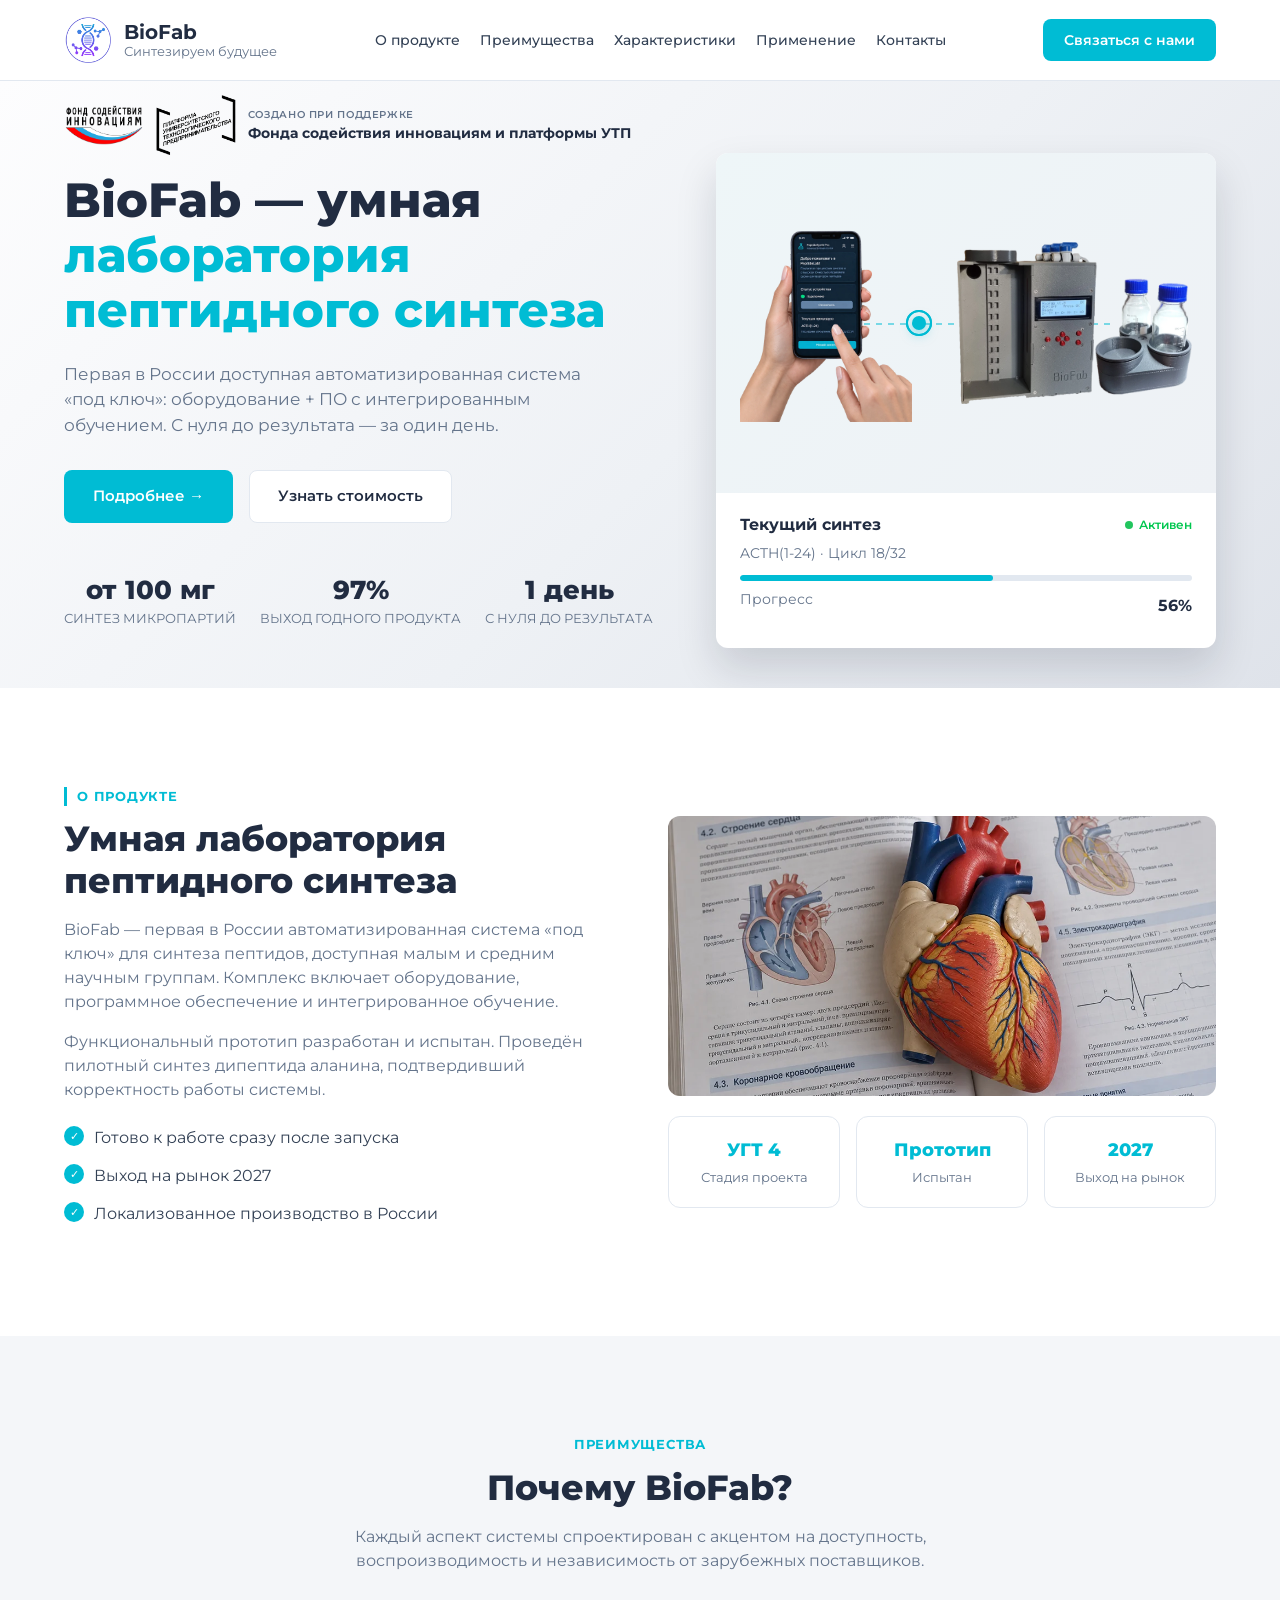
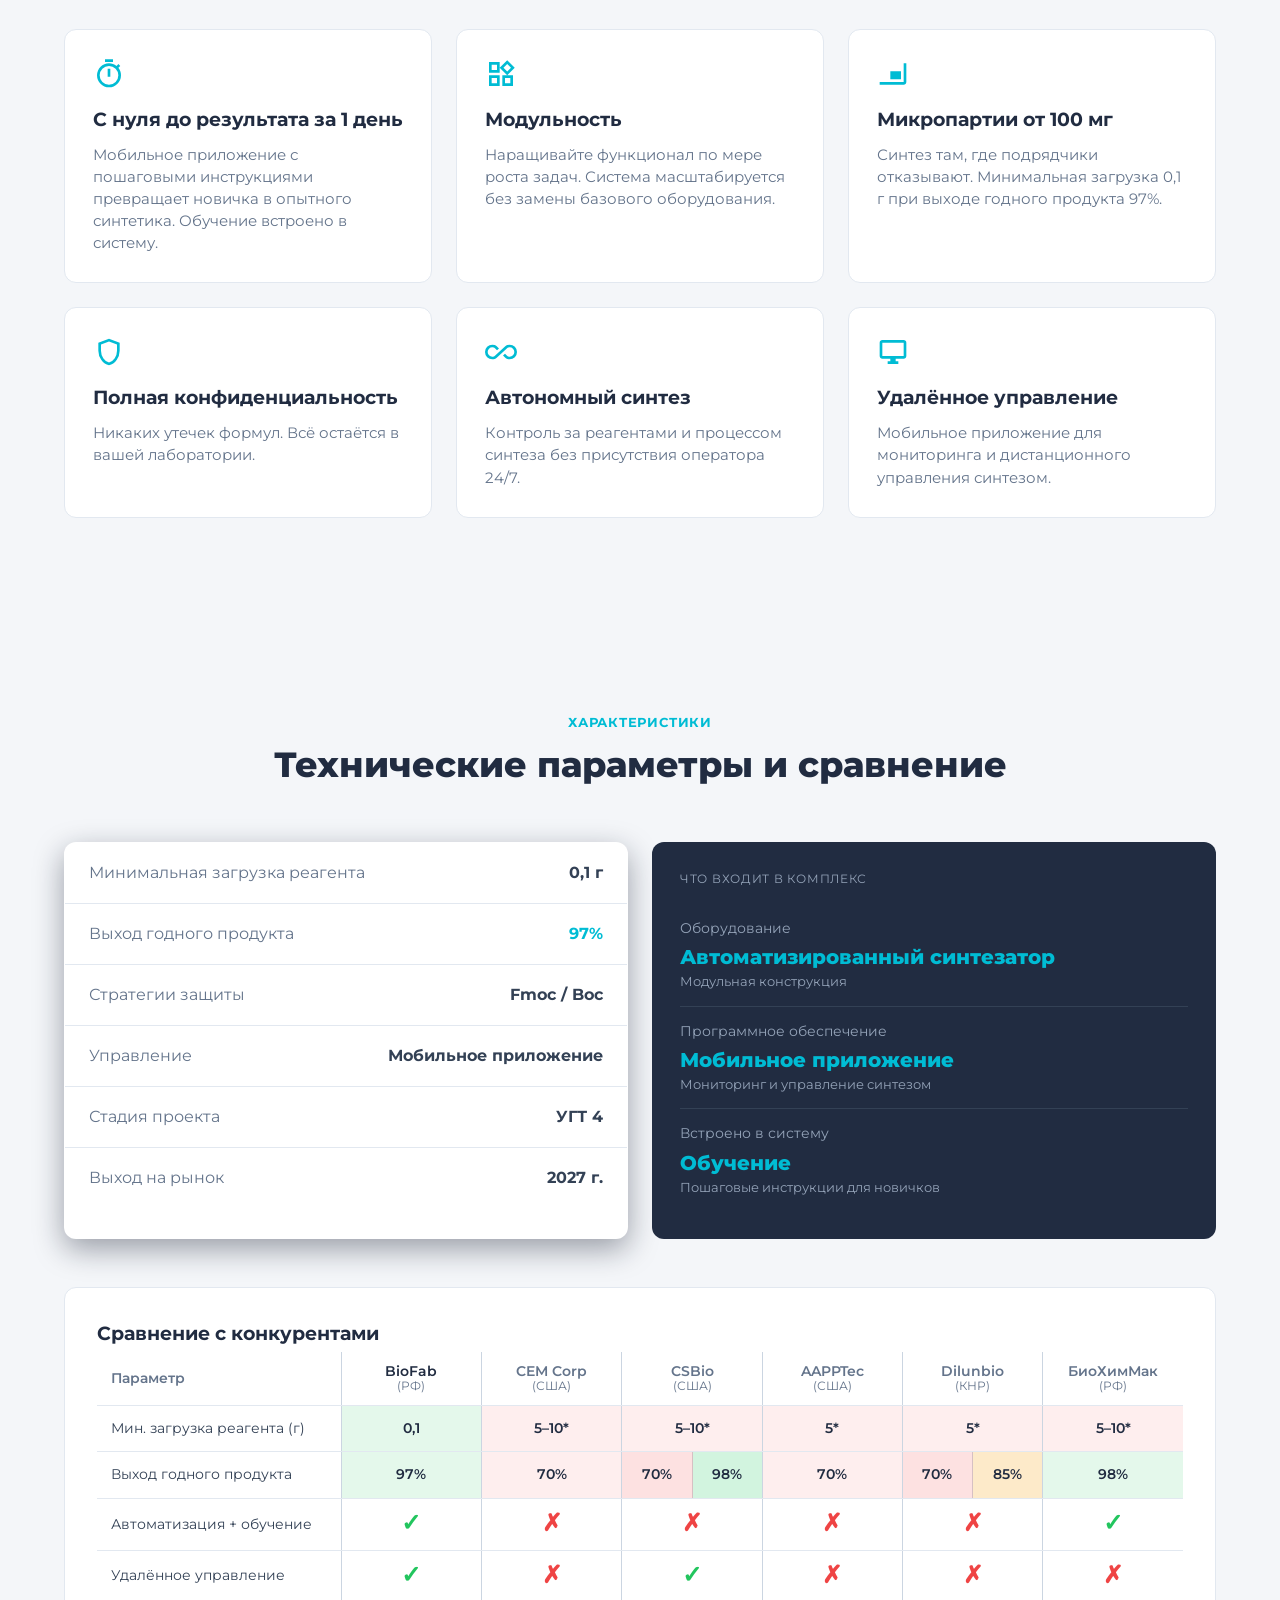
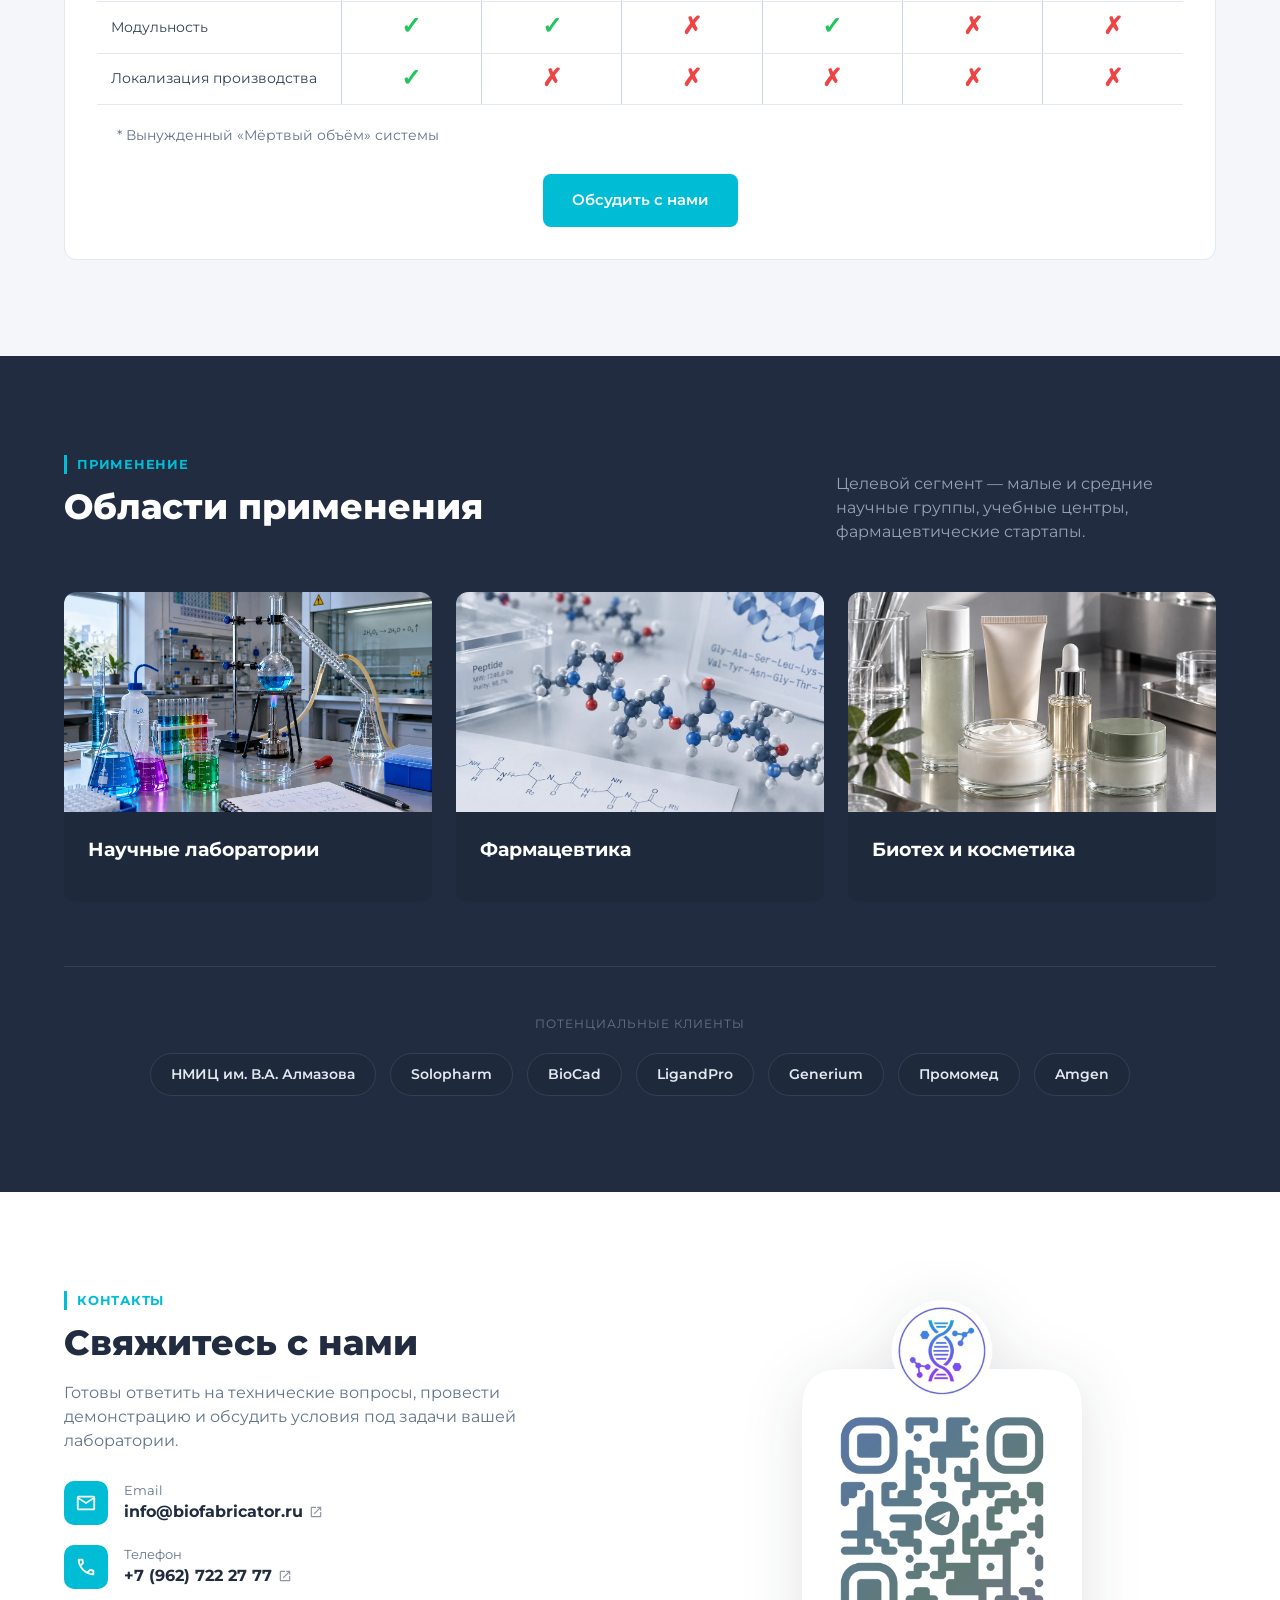
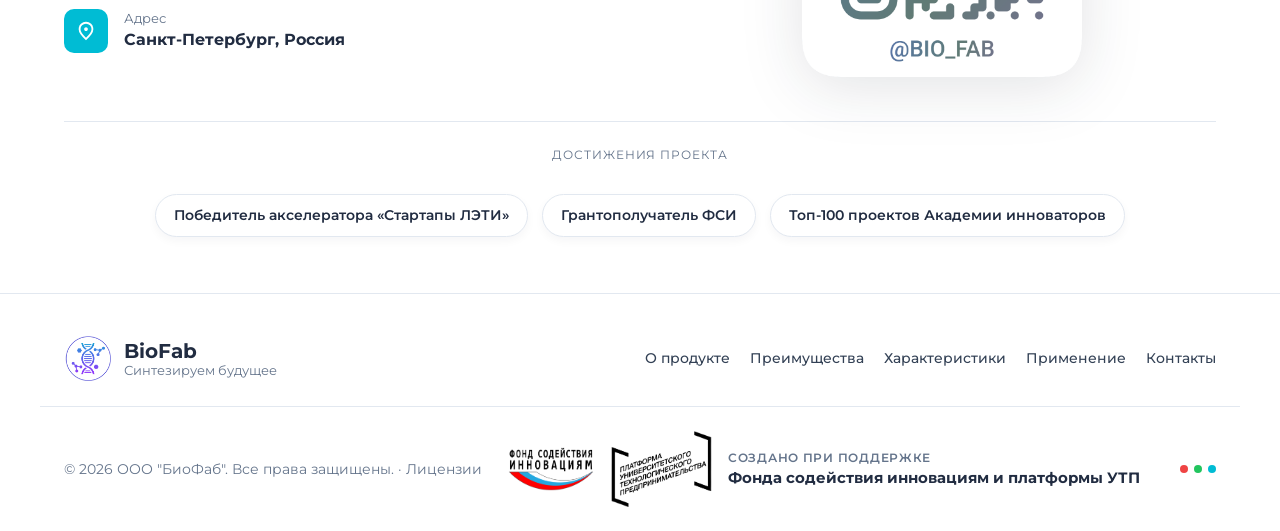
==== commit 2a359efa: "Add files via upload" ====
--- a/index.html
+++ b/index.html
@@ -3,11 +3,35 @@
 <head>
     <meta charset="utf-8" />
     <meta name="viewport" content="width=device-width, initial-scale=1.0" />
-    <meta name="description" content="BioFab — автоматизированная система синтеза пептидов «под ключ»." />
-    <title>&#x413;&#x43B;&#x430;&#x432;&#x43D;&#x430;&#x44F; - BioFab</title>
+    <meta name="description" content="Российский автоматизированный синтезатор пептидов «под ключ»: синтез микропартий от 100 мг, выход 97%, управление и обучение в мобильном приложении." />
+    <title>BioFab — автоматизированный синтезатор пептидов «под ключ»</title>
+    <link rel="canonical" href="https://biofabricator.ru/" />
+
+    <meta property="og:type" content="website" />
+    <meta property="og:locale" content="ru_RU" />
+    <meta property="og:site_name" content="BioFab" />
+    <meta property="og:url" content="https://biofabricator.ru/" />
+    <meta property="og:title" content="BioFab — автоматизированный синтезатор пептидов «под ключ»" />
+    <meta property="og:description" content="Российский автоматизированный синтезатор пептидов «под ключ»: синтез микропартий от 100 мг, выход 97%, управление и обучение в мобильном приложении." />
+    <meta property="og:image" content="https://biofabricator.ru/image/hero-device.webp" />
+
+    <script type="application/ld+json">
+        {
+          "@context": "https://schema.org",
+          "@type": "Organization",
+          "name": "BioFab",
+          "url": "https://biofabricator.ru/",
+          "logo": "https://biofabricator.ru/image/logo.png",
+          "email": "sea222777@yandex.ru",
+          "telephone": "+7-962-722-27-77",
+          "address": { "@type": "PostalAddress", "addressLocality": "Санкт-Петербург", "addressCountry": "RU" },
+          "sameAs": ["https://t.me/Bio_Fab"]
+        }
+    </script>
     <link rel="stylesheet" href="css/fonts.css" />
 
     <link rel="icon" type="image/png" sizes="32x32" href="icons/favicon-32x32.png" />
+    <link rel="icon" type="image/png" sizes="120x120" href="icons/favicon-120x120.png" />
     <link rel="icon" type="image/png" sizes="16x16" href="icons/favicon-16x16.png" />
     <link rel="apple-touch-icon" sizes="180x180" href="icons/apple-touch-icon.png" />
     <link rel="manifest" href="icons/site.webmanifest" />
@@ -55,9 +79,10 @@
             <div class="hero__fsi">
                 <div class="support">
                     <img src="image/fsi_logo.png" alt="Фонд содействия инновациям" class="support__logo" />
+                    <img src="image/putp_logo.png" alt="Платформа университетского технологического предпринимательства" class="support__logo" />
                     <div class="support__text">
                         <span class="support__label">Создано при поддержке</span>
-                        <span class="support__name">Фонда содействия инновациям</span>
+                        <span class="support__name">Фонда содействия инновациям и платформы УТП</span>
                     </div>
                 </div>
             </div>
@@ -313,12 +338,12 @@
                     <thead>
                         <tr>
                             <th>Параметр</th>
-                            <th class="compare-table__biofab">BioFab</th>
-                            <th>CEM Corp (США)</th>
-                            <th>CSBio (США)</th>
-                            <th>AAPPTec (США)</th>
-                            <th>Dilunbio (КНР)</th>
-                            <th>БиоХимМак (РФ)</th>
+                            <th class="compare-table__biofab">BioFab<br><span class="compare-table__country">(РФ)</span></th>
+                            <th>CEM Corp<br><span class="compare-table__country">(США)</span></th>
+                            <th>CSBio<br><span class="compare-table__country">(США)</span></th>
+                            <th>AAPPTec<br><span class="compare-table__country">(США)</span></th>
+                            <th>Dilunbio<br><span class="compare-table__country">(КНР)</span></th>
+                            <th>БиоХимМак<br><span class="compare-table__country">(РФ)</span></th>
                         </tr>
                     </thead>
                     <tbody>
@@ -466,7 +491,7 @@
                 </span>
                 <div>
                     <div class="contact-item__label">Email</div>
-                    <a href="mailto:sea222777@yandex.ru" class="contact-item__value">sea222777@yandex.ru</a>
+                    <a href="mailto:info@biofabricator.ru" class="contact-item__value">info@biofabricator.ru</a>
                 </div>
             </div>
 
@@ -540,15 +565,16 @@
 
         <div b-9csx9a6czi class="container footer__bottom">
             <span b-9csx9a6czi class="footer__copy">
-                © 2026 BioFab. Все права защищены. ·
+                © 2026 ООО "БиоФаб". Все права защищены. ·
                 <a class="footer__legal-link" href="licenses/">Лицензии</a>
             </span>
 
             <div b-9csx9a6czi class="support">
                 <img src="image/fsi_logo.png" alt="Фонд содействия инновациям" class="support__logo" />
+                <img src="image/putp_logo.png" alt="Платформа университетского технологического предпринимательства" class="support__logo" />
                 <div b-9csx9a6czi class="support__text">
                     <span b-9csx9a6czi class="support__label">Создано при поддержке</span>
-                    <span b-9csx9a6czi class="support__name">Фонда содействия инновациям</span>
+                    <span b-9csx9a6czi class="support__name">Фонда содействия инновациям и платформы УТП</span>
                 </div>
             </div>
 
--- a/css/site.css
+++ b/css/site.css
@@ -730,10 +730,11 @@
     width: 100%;
     border-collapse: collapse;
     min-width: 720px;
+    table-layout: fixed;
 }
 
     .compare-table th, .compare-table td {
-        padding: 14px 16px;
+        padding: 12px 14px;
         text-align: center;
         border-bottom: 1px solid var(--color-border);
         font-size: 0.9rem;
@@ -1617,7 +1618,7 @@
 
 /* галочки и крестики */
 .mark {
-    font-size: 1.15rem;
+    font-size: 1.5rem;
     font-weight: 700;
     line-height: 1;
 }
@@ -2076,3 +2077,59 @@
         transform: translateY(-2px);
     }
 
+    .compare-table__country {
+    font-size: 0.8em;
+    font-weight: 400;
+    color: var(--color-muted);
+}
+.compare-table th:first-child,
+.compare-table td:first-child {
+    width: 22.5%;
+}
+.compare-table thead th {
+    line-height: 1;
+}
+/* ============ ТАБЛИЦА СРАВНЕНИЯ: СЖАТИЕ ПО КОНТЕНТУ НА МОБИЛЬНЫХ ============ */
+@media (max-width: 600px) {
+    .compare-table {
+        width: auto;
+        min-width: 0;
+        table-layout: auto;
+    }
+
+        .compare-table th:first-child,
+        .compare-table td:first-child {
+            width: auto;
+        }
+}
+/* ============ ЛОГОТИП ПЛАТФОРМЫ: КРУПНЕЕ, ЧЕМ ФСИ ============ */
+.hero__fsi .support__logo:nth-child(2) {
+    height: 60px;
+}
+
+.footer__bottom .support__logo:nth-child(2) {
+    height: 76px;
+}
+.support__name {
+    display: inline-block;
+    line-height: 1.35;
+}
+/* ===== Футер: блок поддержки на телефоне ===== */
+@media (max-width: 600px) {
+    .footer__bottom .support {
+        gap: 10px;
+        flex-wrap: wrap;
+    }
+
+    .footer__bottom .support__logo {
+        height: 36px;
+    }
+
+    .footer__bottom .support__label {
+        font-size: 0.65rem;
+    }
+
+    .footer__bottom .support__name {
+        font-size: 0.8rem;
+    }
+}
